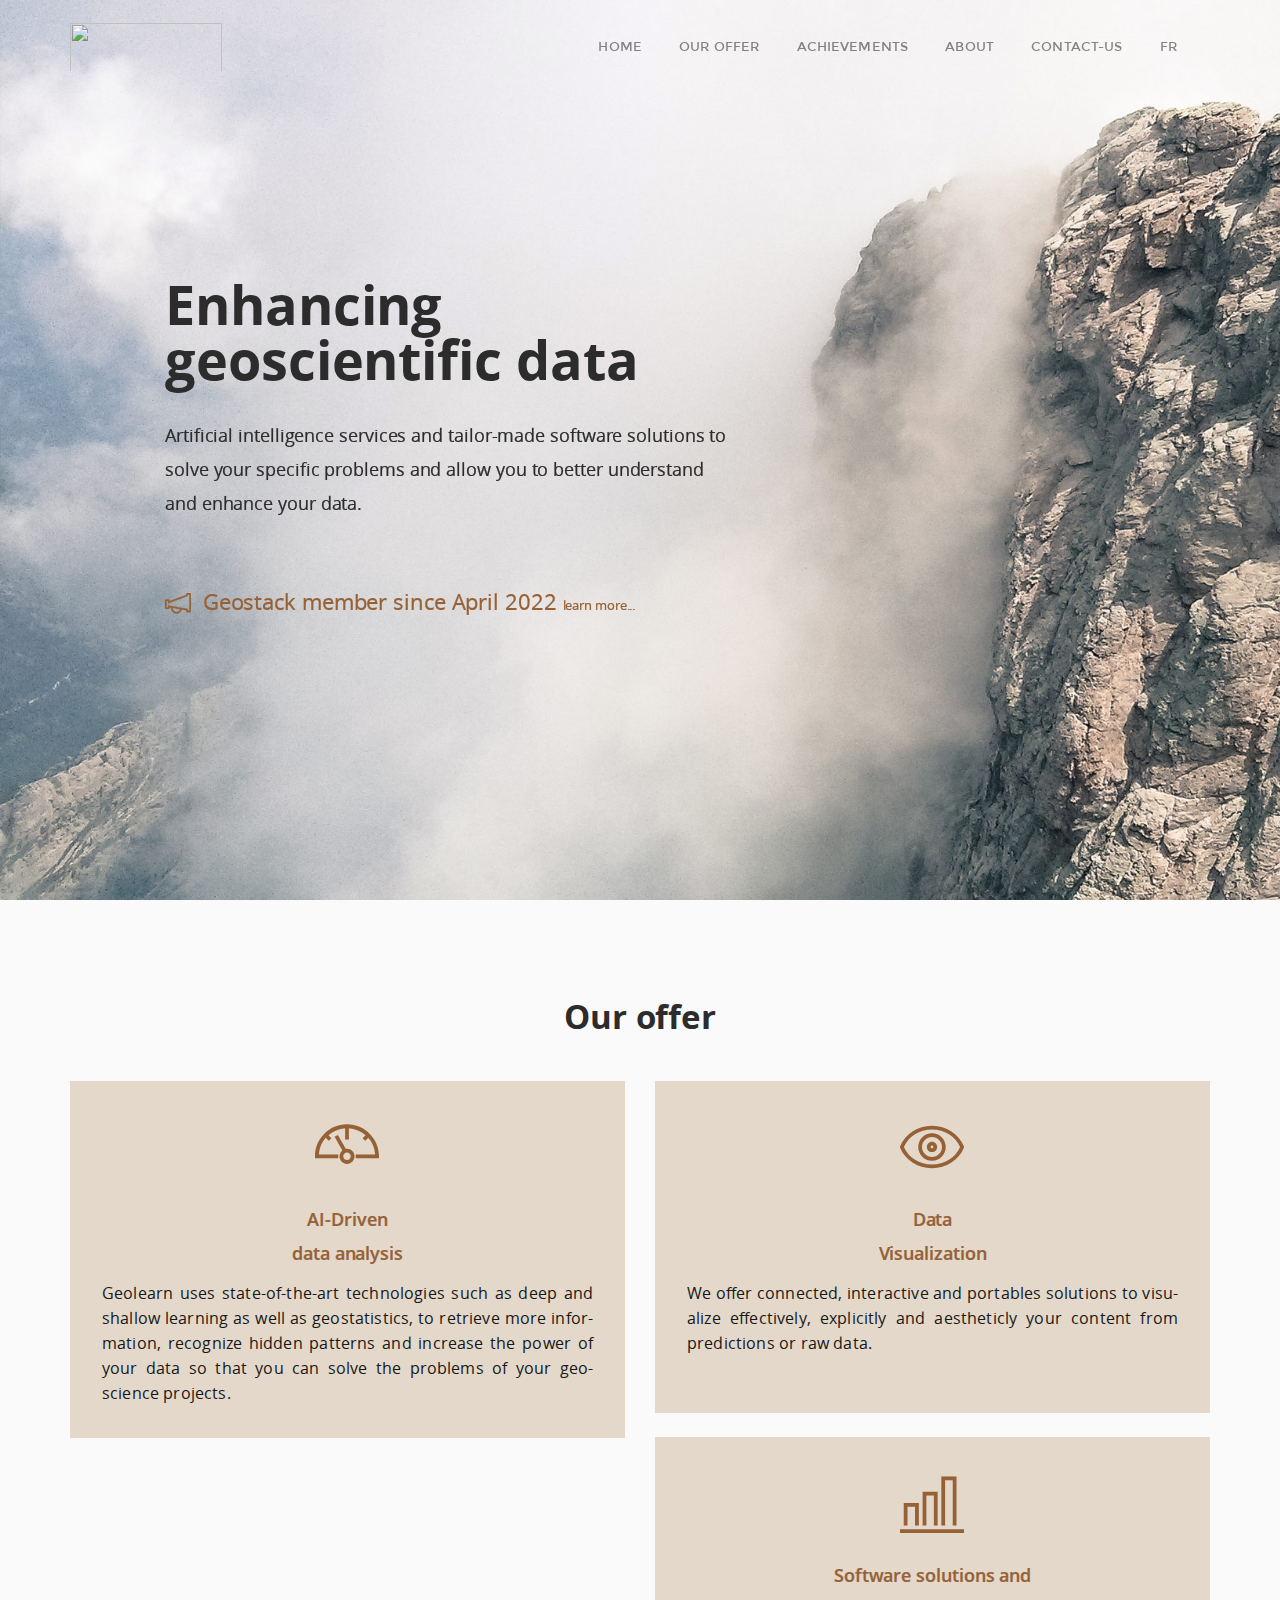
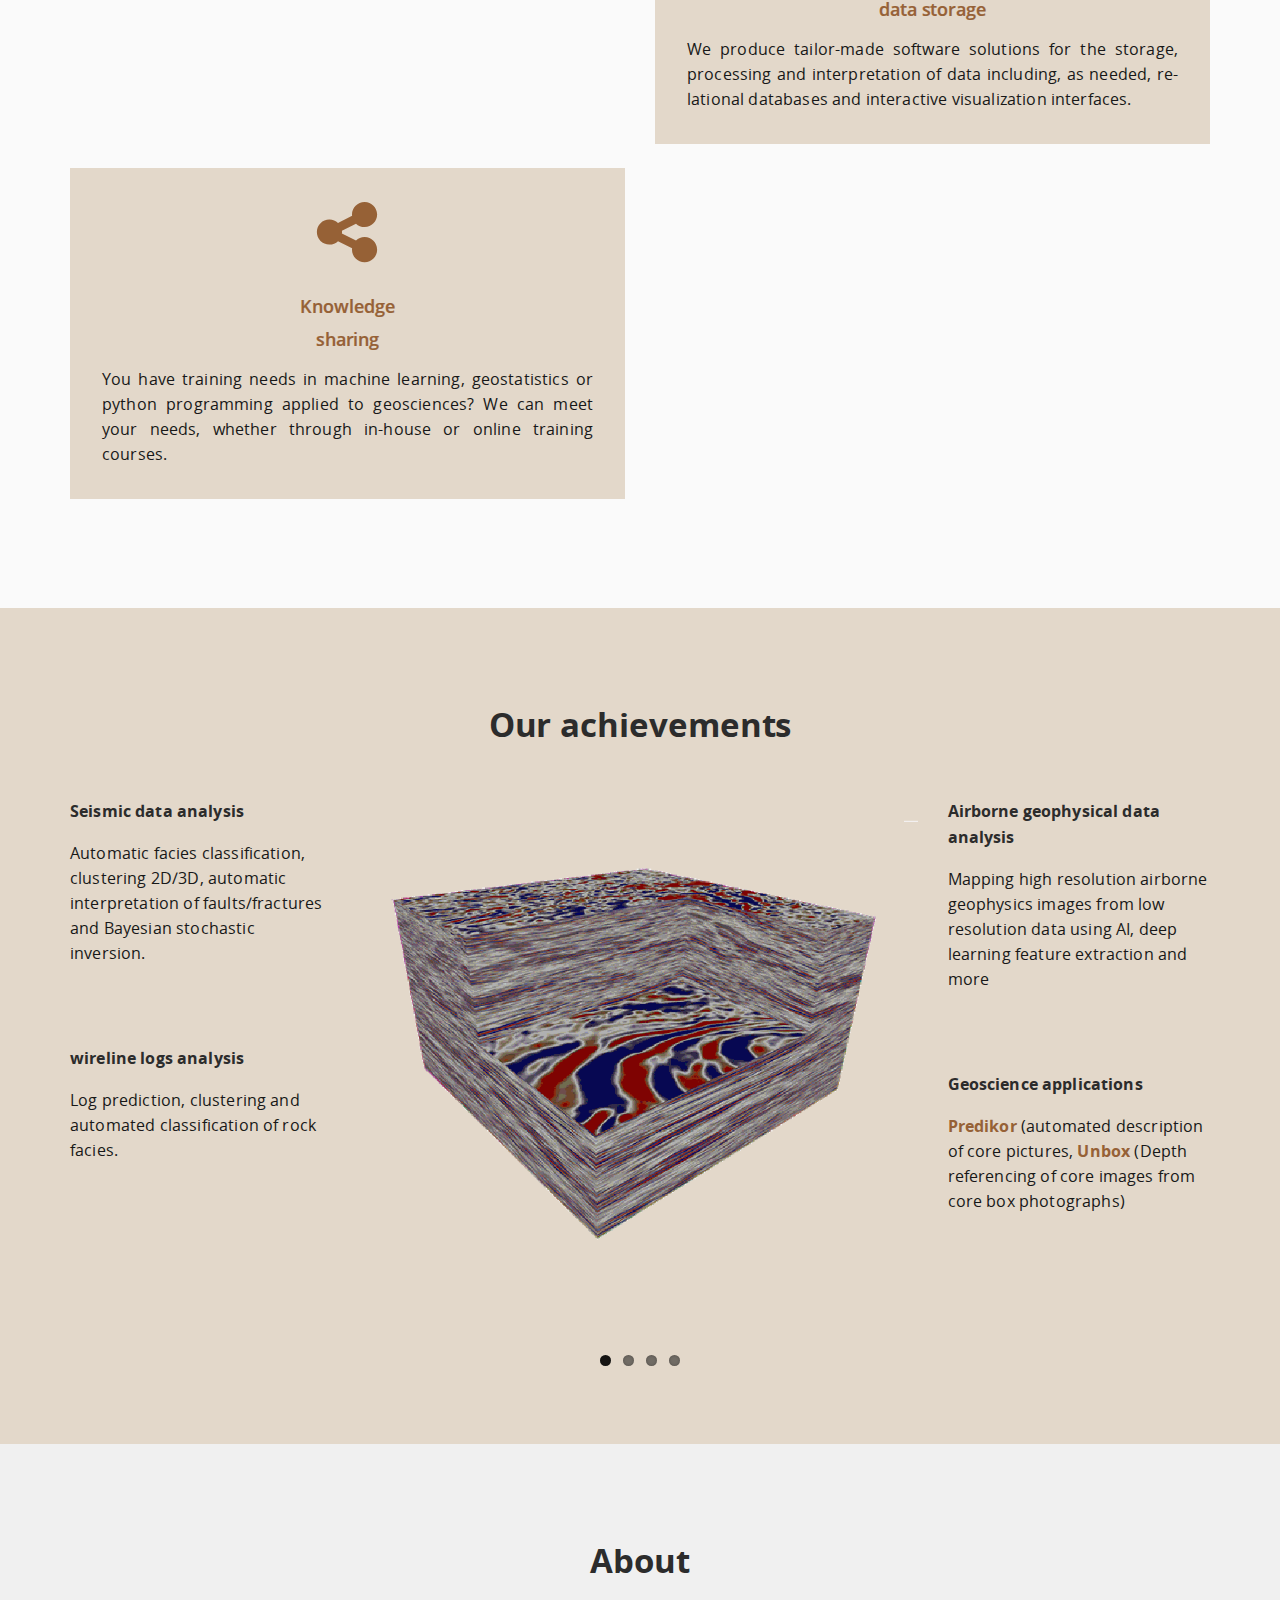
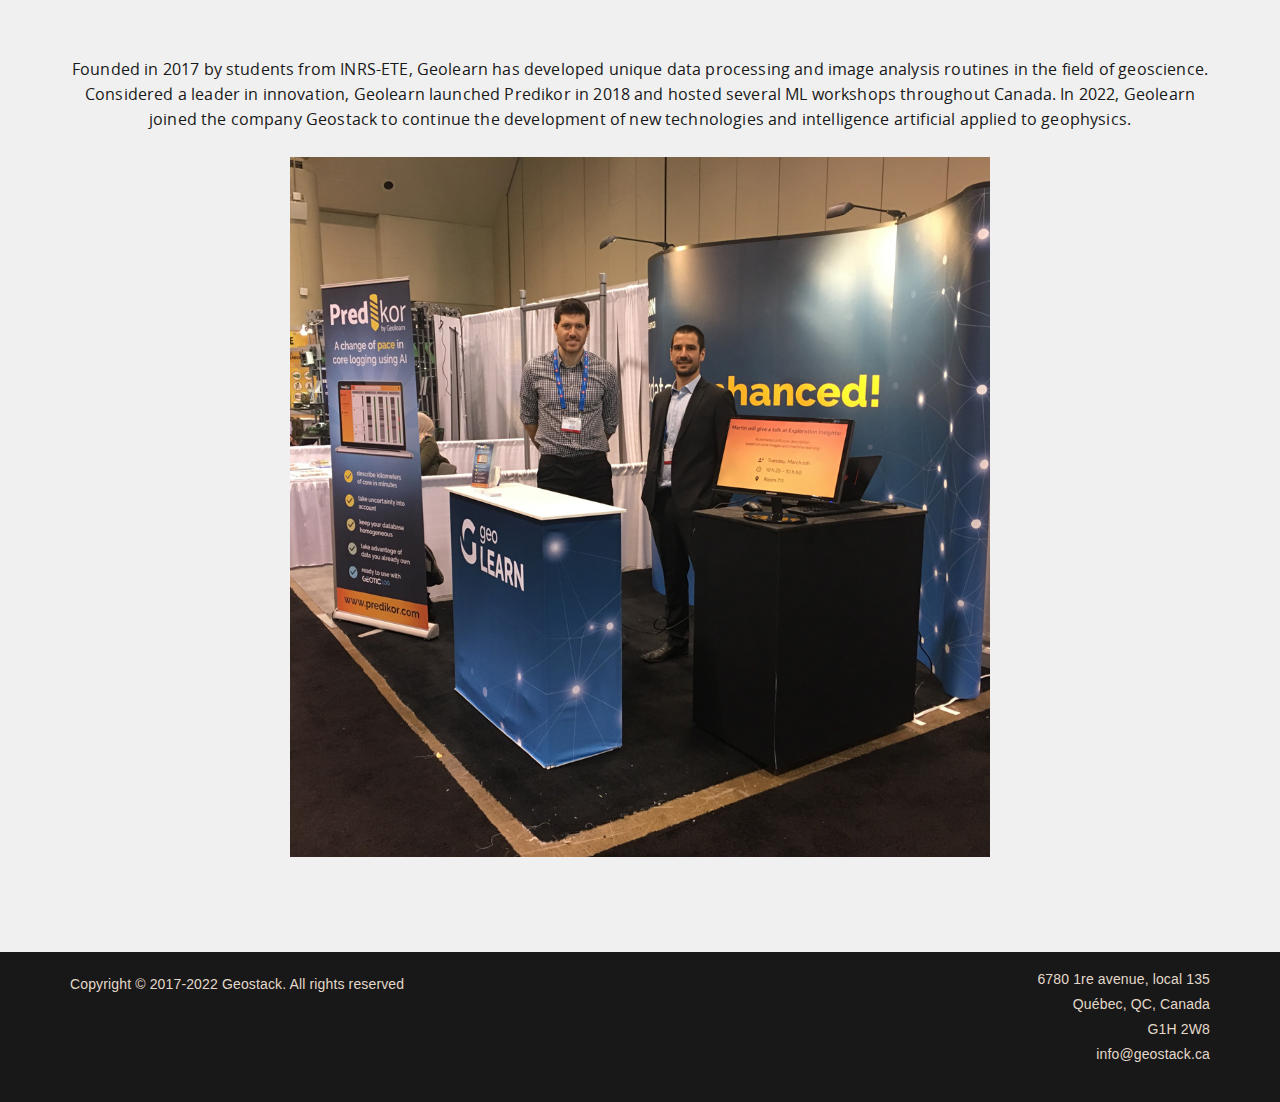
==== index.html @ 776f3aef "Improve english translation" ====
<!DOCTYPE html>
<html lang="en">
<html>
  <head>
    <meta http-equiv="content-type" content="text/html;charset=UTF-8" />
    <meta charset="utf-8" />
    <title>Geolearn - Enhancing geoscience data with artificial intelligence</title>
    <meta name="description" content="Do you want to reinterpret your data to better understand their potential? Do you have a large amount of geoscientific data that you want to exploit to its full potential? Want to uncover hidden patterns in your data? Want to make 2D and 3D predictions? Together we can do it!">
    <meta name="viewport" content="width=device-width, initial-scale=1.0, maximum-scale=1.0, user-scalable=no" />
    <meta name="apple-mobile-web-app-capable" content="yes">
    <meta name="apple-touch-fullscreen" content="yes">
    <meta name="apple-mobile-web-app-status-bar-style" content="default">
    <meta content="" name="author" />

    <link rel="apple-touch-icon" href="pages/ico/60.png">
    <link rel="apple-touch-icon" sizes="76x76" href="pages/ico/76.png">
    <link rel="apple-touch-icon" sizes="120x120" href="pages/ico/120.png">
    <link rel="apple-touch-icon" sizes="152x152" href="pages/ico/152.png">
    <link rel="icon" type="image/x-icon" href="favicon.ico" />

    <!-- BEGIN PLUGINS -->
    <link href="assets/plugins/pace/pace-theme-flash.css" rel="stylesheet" type="text/css" />
    <link href="assets/plugins/font-awesome/css/font-awesome.css" rel="stylesheet" type="text/css" />
    <link href="assets/plugins/swiper/css/swiper.css" rel="stylesheet" type="text/css" media="screen" />
    <!-- END PLUGINS -->

    <!-- BEGIN PAGES CSS -->
    <link href="assets/css/flexslider.css" rel="stylesheet" type="text/css" media="all" />
    <link href="assets/css/bootstrap.css" rel="stylesheet" type="text/css" />
    <link href="assets/css/bootstrap.min.css" rel="stylesheet" type="text/css" />
    <link class="main-stylesheet" href="pages/css/pages.css" rel="stylesheet" type="text/css" />
    <link class="main-stylesheet" href="pages/css/pages-icons.css" rel="stylesheet" type="text/css" />
    <link class="main-stylesheet" href="pages/css/themify-icons.css" rel="stylesheet" type="text/css" />

    <script>
      (function(i,s,o,g,r,a,m){i['GoogleAnalyticsObject']=r;i[r]=i[r]||function(){
      (i[r].q=i[r].q||[]).push(arguments)},i[r].l=1*new Date();a=s.createElement(o),
      m=s.getElementsByTagName(o)[0];a.async=1;a.src=g;m.parentNode.insertBefore(a,m)
      })(window,document,'script','https://www.google-analytics.com/analytics.js','ga');

      ga('create', 'UA-96913087-1', 'auto');
      ga('send', 'pageview');
    </script>
  </head>

  <style>
    h4.news  {
      color: #966136;
      font-size: 1.2em;
      font-weight: 500;
    }
    h4.news  span{
      color: #966136;
      font-size: 0.6em;
      font-weight: 500;
    }
    a.news  {
      color: #966136;
      /*font-size: 0.6em;
      font-weight: 500;*/
    }
    a.news2  {
      color: #d1b281;
      /*font-size: 0.6em;
      font-weight: 500;*/
    }
    a.footer_text {
        font-size: 14px;
        font-family: Arial, sans-serif;
        color: #E3D8CA;
        }
    a.footer_text:hover {
        color: #966136;
        }
    h4.news2  {
      color: #d1b281;
      font-size: 1.2em;
      font-weight: 500;
    }
    h4.news2  span{
      color: #d1b281;
      font-size: 0.6em;
      font-weight: 500;
    }
    h4.offre {
      color: #966136;
      font-weight: 600;
    }
    p.offre {
       color: #181818;
       font-weight: 400;
       hyphens: auto;
       text-align: justify;
       text-justify: inter-word;
    }
    p.achiev{
        color: #181818;
        font-weight: 400;
        text-align: left;
    }
    p.about{
        color: #181818;
        font-weight: 400;
        text-align: center;
    }
    p.footer_text{
        font-size: 14px;
        font-family: Arial, sans-serif;
        color: #E3D8CA;
    }
    .textContainer {
        height: 345px;
        line-height: 340px;
    }

    .textContainer p {
        vertical-align: middle;
        display: inline-block;
    }
    .textContainer p span{
        vertical-align: middle;
        display: inline-block;
        font-size: 31px;
        font-weight: 300;
        line-height: 42px;
        font-family: 'Open Sans', sans-serif;
        color: #2c2c2c;
        margin-bottom: 20px;
        margin-top: 5px;
    }
    .icon {
      font-size: 64px;
      display: inline-block;
      color: #966136;
    }
    /*!---------- GEOLARN NEW ----------*/
    .mb16 {margin-bottom: 16px;}
    .mb32 {margin-bottom: 32px;}
    .mb64 {margin-bottom: 64px;}
    .mt80 {margin-top: 80px;}
    .mt0 {margin-top: 0px;}

    @media all and (max-width: 990px) {
      .mt-xs-80 {margin-top: 80px;}
      .mt-xs-32 {margin-top: 32px;}
      .mb-xs-24 {margin-bottom: 24px;}
      .mt-xs-0 {margin-top: 0px;}
      .text-left-xs {text-align: left;}
    }

  /*!---------- SERVICES BOXES ----------*/
  .feature.boxed {
    padding: 32px;
    background: #E3D8CA; /* géostack Sable */
  }
  .feature.bordered {
    padding: 32px;
    border: 1px solid #ccc;
  }
  .feature {
    margin-bottom: 24px;
  }
  .feature p:last-child {
    margin-bottom: 0;
  }
  .feature-1 i {
    display: inline-block;
    margin-bottom: 16px;
    color: #966136; /* géostack Terre */
  }
  @media all and (max-width: 767px) {
    .feature.boxed,
    .feature.bordered {padding: 24px;}
  }

  /*!---------- SLIDERS ----------*/
  .widget .image-slider {
    margin: 0;
  }
  .image-slider {
    position: relative;
  }
  .image-slider .slides {
    position: relative;
    overflow: hidden;
  }
  .image-slider .slides li {
    position: relative;
  }
  .image-slider .slides li > img {
    width: 100%;
  }
  .row .image-slider {
    margin-bottom: 24px;
  }
  .image-slider.height-70 .slides li {
    height: 70vh;
    min-height: 600px;
  }
  @media all and (max-width: 767px) {
    .image-slider.height-70 .slides li {
      height: auto;
      min-height: none;
      padding: 80px 0;
    }
    .image-slider.height-70 .v-align-transform {
      top: 0;
      transform: none;
      -webkit-transform: none;
    }
  }
  </style>

  <body class="pace-dark">
    <!-- BEGIN HEADER -->
    <nav class="header bg-header transparent-dark " data-pages="header" data-pages-header="autoresize" data-pages-resize-class="dark">
      <div class="container relative">

        <!-- BEGIN LEFT CONTENT -->
        <div class="pull-left">
          <!-- .header-inner Allows to vertically Align elements to the Center-->
          <div class="header-inner">
            <!-- BEGIN LOGO -->
            <img src="assets/images/logo_header_1line_new_new.png" width="152" height="49" data-src-retina="assets/images/logo_header_1line_2x_new_new.png" class="logo" alt="">
            <img src="assets/images/logo_header_1line_white_new_new.png" width="152" height="49" data-src-retina="assets/images/logo_header_1line_white_2x_new_new.png" class="alt" alt="">
            <!-- END LOGO -->
          </div>
        </div>
        <!-- END LEFT CONTENT -->

        <!-- BEGIN HEADER TOGGLE FOR MOBILE & TABLET -->
        <div class="pull-right">
          <div class="header-inner">
            <div class="visible-sm-inline visible-xs-inline menu-toggler pull-right p-l-10" data-pages="header-toggle" data-pages-element="#header">
              <div class="one"></div>
              <div class="two"></div>
              <div class="three"></div>
            </div>
          </div>
        </div>
        <!-- END HEADER TOGGLE FOR MOBILE & TABLET -->

        <!-- BEGIN RIGHT CONTENT -->
        <div class="menu-content mobile-dark pull-right clearfix" data-pages-direction="slideRight" id="header">
          <!-- BEGIN HEADER CLOSE TOGGLE FOR MOBILE -->
          <div class="pull-right">
            <a href="#" class="padding-10 visible-xs-inline visible-sm-inline pull-right m-t-10 m-b-10 m-r-10" data-pages="header-toggle" data-pages-element="#header">
              <i class=" pg-close_line"></i>
            </a>
          </div>
          <!-- END HEADER CLOSE TOGGLE FOR MOBILE -->

          <!-- BEGIN MENU ITEMS -->
          <div class="header-inner">
            <ul class="menu">
              <li>
                <a href="index.html">Home </a>
              </li>
              <li>
                <a class="page-scroll" href="#services">Our offer</a>
              </li>
              <li>
                <a class="page-scroll" href="#achiev">Achievements</a>
              </li>
              <li>
                <a class="page-scroll" href="#about">About</a>
              </li>
              <li>
                <a href="mailto:info@geostack.ca?subject=Solutions Geolearn">Contact-us</a>
              </li>
              <li>
                <a href="index_fr.html">FR</a>
              </li>
            </ul>

            <!-- BEGIN COPYRIGHT FOR MOBILE -->
            <div class="font-arial m-l-35 m-r-35 m-b-20 visible-sm visible-xs m-t-20">
              <p class="fs-11 small-text muted">Copyright &copy Geostack; 2017-2022</p>
            </div>
            <!-- END COPYRIGHT FOR MOBILE -->
          </div>
          <!-- END MENU ITEMS -->
        </div>
      </div>
    </nav>
    <!-- END HEADER -->

    <div class="page-wrappers">
      <!-- BEGIN JUMBOTRON -->
      <section class="jumbotron full-vh" data-pages="parallax">
        <div class="inner full-height">
          <!-- BEGIN SLIDER -->
          <div class="swiper-container" id="hero">
            <div class="swiper-wrapper">
              <!-- BEGIN SLIDE -->
              <div class="swiper-slide fit">

                <!-- BEGIN IMAGE PARRALAX -->
                <div class="slider-wrapper">
                  <div class="background-wrapper" data-swiper-parallax="30%">
                    <!-- YOUR BACKGROUND IMAGE HERE, YOU CAN ALSO USE IMG with the same classes -->
                    <div class="background" data-pages-bg-image="assets/images/hero_1.jpg"></div>
                  </div>
                </div>
                <!-- END IMAGE PARRALAX -->

                <!-- BEGIN CONTENT -->
                <div class="content-layer">
                  <div class="inner full-height">
                    <div class="container-xs-height full-height">
                      <div class="col-xs-height col-middle text-left">
                        <div class="container">
                          <div class="col-md-6 no-padding col-xs-10 col-xs-offset-1">
                            <h1 class="bold mb32 sm-text-center" data-swiper-parallax="-15%">Enhancing geoscientific data</h1>
                            <h4 class="semi-bold mb64 sm-text-center">Artificial intelligence services and tailor-made software solutions to solve your specific problems and allow you to better understand and enhance your data. </h4>
                            <h4 class="news" >
                              <i class="ti-announcement" style="vertical-align: middle; font-size: 1.2em; font-weight: 500;"></i>
                              &nbsp;Geostack member since April 2022
                              <span class="news"><a href="https://www.geostack.ca/" class="news">learn more... </a></span>
                            </h4>
                          </div>
                        </div>
                      </div>
                    </div>
                  </div>
                </div>
                <!-- END CONTENT -->

              </div>
          </div>
        </div>
        <!-- END SLIDER -->
      </section>
      <!-- END JUMBOTRON -->

      <!-- BEGIN SERVICES SECTION -->
      <section class="bg-master-lightest p-b-85 p-t-85 no-overflow" id="services">
          <div class="container">

              <div class="row mb32 mb-xs-24">
                  <div class="col-md-10 col-md-offset-1 col-sm-12 text-center">
                      <h1 class="bold sm-text-center" data-swiper-parallax="-15%">Our offer</h1>
                  </div>
              </div>

              <div class="row">
                  <!--BEGIN DATA ANALYSIS-->
                  <div class="col-sm-6">
                      <div class="feature feature-1 boxed">
                          <div class="text-center">
                              <i class="ti-dashboard icon"></i>
                              <h4 class="offre">AI-Driven<br class="hidden-xs"> data analysis</h4>
                          </div>
                          <p class="offre">
                            Geolearn uses state-of-the-art technologies
                            such as deep and shallow learning as well as
                            geostatistics, to retrieve more information,
                            recognize hidden patterns and increase the power
                            of your data so that you can solve the
                            problems of your geoscience projects.
                          </p>
                      </div>
                  </div>
                  <!--END DATA ANALYSIS-->

                  <!--BEGIN DATA VISUALISATION-->
                  <div class="col-sm-6">
                      <div class="feature feature-1 boxed">
                          <div class="text-center">
                              <i class="ti-eye icon"></i>
                              <h4 class="offre">Data<br class="hidden-xs">Visualization</h4>
                          </div>
                          <p class="offre">
                            We offer connected, interactive and portables
                            solutions to visualize effectively, explicitly
                            and aestheticly your content from predictions
                            or raw data.
                              <span style="color: transparent;">
                                &nbsp; &nbsp; &nbsp; &nbsp; &nbsp; &nbsp; &nbsp; &nbsp; &nbsp; &nbsp;
                                &nbsp; &nbsp; &nbsp; &nbsp; &nbsp; &nbsp; &nbsp; &nbsp; &nbsp; &nbsp;
                                &nbsp; &nbsp; &nbsp; &nbsp; &nbsp; &nbsp; &nbsp; &nbsp; &nbsp; &nbsp;
                                &nbsp; &nbsp; &nbsp; &nbsp; &nbsp; &nbsp; &nbsp; &nbsp; &nbsp; &nbsp;
                                &nbsp; &nbsp; &nbsp; &nbsp; &nbsp; &nbsp; &nbsp; &nbsp; &nbsp; &nbsp;
                                &nbsp; &nbsp; &nbsp; &nbsp; &nbsp; &nbsp; &nbsp; &nbsp; &nbsp; &nbsp;
                                &nbsp; &nbsp; &nbsp; &nbsp; &nbsp; &nbsp; &nbsp; &nbsp; &nbsp; &nbsp;
                                &nbsp; &nbsp; &nbsp; &nbsp; &nbsp; &nbsp; &nbsp; &nbsp; &nbsp; &nbsp;
                                &nbsp; &nbsp; &nbsp; &nbsp; &nbsp; &nbsp; &nbsp; &nbsp; &nbsp; &nbsp;
                              </span>
                          </p>
                      </div>
                  </div>
                  <!--END DATA VISUALISATION-->

                  <!--BEGIN SOLUTIONS LOGICIELLES-->
                  <div class="col-sm-6">
                      <div class="feature feature-1 boxed">
                          <div class="text-center">
                              <i class="ti-bar-chart icon"></i>
                              <h4 class="offre">Software solutions and<br>data storage</h4>
                          </div>
                          <p class="offre">
                            We produce tailor-made software solutions for
                            the storage, processing and interpretation of data
                            including, as needed, relational databases and
                            interactive visualization interfaces.
                          </p>
                      </div>
                  </div>
                  <!--END SOLUTIONS LOGICIELLES-->

                  <!--BEGIN TRAINING-->
                  <div class="col-sm-6">
                      <div class="feature feature-1 boxed">
                          <div class="text-center">
                              <i class="ti-sharethis icon"></i>
                              <h4 class="offre">Knowledge<br class="hidden-xs"> sharing
                                  <!-- <br class="hidden-sm" /> crafted with purpose. -->
                              </h4>
                          </div>
                          <p class="offre"">
                            You have training needs in machine learning,
                            geostatistics or python programming applied to
                            geosciences? We can meet your needs,
                            whether through in-house or online
                            training courses.
                          </p>
                      </div>
                  </div>
                  <!--END TRAINING-->
              </div>
              <!--end of row-->
          </div>
          <!--end of container-->
      </section>

      <!-- BEGIN ACHIEVEMENTS SECTION -->
      <section class="bg-master-light p-b-85 p-t-85 no-overflow" id="achiev">
          <div class="container">

              <div class="row mb32 mb-xs-24">
                  <div class="col-md-10 col-md-offset-1 col-sm-12 text-center">
                      <h1 class="bold sm-text-center" data-swiper-parallax="-15%">Our achievements</h1>
                  </div>
              </div>

              <div class="row">

                  <div class="col-md-6 col-md-push-3 text-center">
                      <div class="image-slider slider-paging-controls controls-outside">
                          <ul class="slides">
                              <li class="mb32">
                                  <img alt="App" src="assets/images/TFL.gif" />
                              </li>
                              <li class="mb32">
                                  <img alt="App" src="assets/images/Fault_skin.gif" />
                              </li>
                              <li class="mb32">
                                  <img alt="App" src="assets/images/GAN_mag.gif" />
                              </li>
                              <li class="mb32">
                                  <img alt="App" src="assets/images/Logs.gif" />
                              </li>
                          </ul>
                      </div>
                  </div>

                  <div class="col-md-3 col-md-pull-6">
                      <div class="mt0 mt-xs-80">
                          <h5 class="uppercase bold mb16 text-left-xs">Seismic data analysis</h5>
                          <p class="achiev text-left-xs">
                            Automatic facies classification, clustering
                            2D/3D, automatic interpretation of faults/fractures and
                            Bayesian stochastic inversion.
                          </p>
                      </div>
                      <div class="mt80 mt-xs-32">
                          <h5 class="uppercase bold mb16 text-left-xs">wireline logs analysis</h5>
                          <p class="achiev text-left-xs">
                            Log prediction, clustering and automated
                            classification of rock facies.
                          </p>
                      </div>
                  </div>

                  <div class="col-md-3">
                      <div class="mt0 mt-xs-32">
                          <h5 class="uppercase bold mb16">
                              Airborne geophysical data analysis</h5>
                          <p class="achiev">
                              Mapping high resolution airborne geophysics
                              images from low resolution data using AI,
                              deep learning feature extraction and more
                          </p>
                      </div>

                      <div class="mt80 mt-xs-32">
                          <h5 class="uppercase bold mb16">Geoscience applications</h5>
                          <p class="achiev">
                              <strong style="color: #966136;"> Predikor</strong>
                              (automated description of core pictures,
                              <strong style="color: #966136;"> Unbox</strong>
                              (Depth referencing of core images from core box photographs)
                          </p>
                      </div>
                  </div>

              </div>
              <!--end of row-->
          </div>
          <!--end of container-->
      </section>
      <!-- END ACHIEVEMENTS SECTION -->

      <!-- BEGIN ABOUT SECTION -->
      <section class="bg-master-lighter p-b-85 p-t-85 no-overflow" id="about">
          <div class="container">
              <div class="row mb64 mb-xs-24">
                  <div class="col-md-10 col-md-offset-1 col-sm-12 text-center">
                      <h1 class="bold sm-text-center" data-swiper-parallax="-15%">About</h1>
                  </div>
              </div>
              <p class="about">
                Founded in 2017 by students from INRS-ETE, Geolearn
                has developed unique data processing and image analysis routines
                    in the field of geoscience. Considered a leader in innovation,
                    Geolearn launched Predikor in 2018 and hosted several ML workshops throughout Canada.
                   In 2022, Geolearn joined the company
                  Geostack to continue the development of new technologies and intelligence
                artificial applied to geophysics.
                <br>
                <br>
                <img class="center" src="assets/images/PDAC_4.JPG" alt="PDAC2018" width="700"></p>

          </div>

      </section>

      <!-- BEGIN FOOTER -->
      <section class="p-b-25 p-t-15 xs-p-b-20 bg-master-darker">
          <div class="container">
            <div class="row">

              <div class="col-sm-6 text-left sm-text-left">
                <p class="footer_text m-t-5">Copyright &copy; 2017-2022 Geostack. All rights reserved</p>
              </div>

              <div class="col-sm-6 text-right sm-text-left">
                <p class="footer_text">
                  6780 1re avenue, local 135<br class="hidden-sm" />
                  Québec, QC, Canada<br class="hidden-sm" />
                  G1H 2W8<br class="hidden-sm" />
                  <a class="footer_text" href="mailto:info@geostack.ca?subject=Solutions Geolearn">
                     info@geostack.ca
                  </a>
                </p>
              </div>

            </div>
            <!-- END ROW -->
          </div>
          <!-- END CONTAINER -->
      </section>
      <!-- END FOOTER -->

    <!-- BEGIN CORE FRAMEWORK -->
    <script type="text/javascript" src="assets/js/jquery.min.js"></script>
    <script type="text/javascript" src="assets/js/bootstrap.js"></script>
    <script type="text/javascript" src="assets/js/bootstrap.min.js"></script>
    <script type="text/javascript" src="assets/js/scripts.js"></script>
    <script type="text/javascript" src="assets/js/flexslider.min.js"></script>
    <script type="text/javascript" src="assets/js/lightbox.min.js"></script>
    <script type="text/javascript" src="assets/js/masonry.min.js"></script>
    <script type="text/javascript" src="assets/js/spectragram.min.js"></script>
    <script type="text/javascript" src="assets/js/smooth-scroll.min.js"></script>
    <script type="text/javascript" src="assets/js/parallax.js"></script>

    <script type="text/javascript" src="assets/plugins/pace/pace.min.js"></script>
    <script type="text/javascript" src="pages/js/pages.image.loader.js"></script>
    <!-- BEGIN SWIPER DEPENDENCIES -->
    <script type="text/javascript" src="assets/plugins/swiper/js/swiper.jquery.min.js"></script>
    <script type="text/javascript" src="assets/plugins/velocity/velocity.min.js"></script>
    <script type="text/javascript" src="assets/plugins/velocity/velocity.ui.js"></script>
    <!-- BEGIN RETINA IMAGE LOADER -->
    <script type="text/javascript" src="assets/plugins/jquery-unveil/jquery.unveil.min.js"></script>
    <!-- END VENDOR JS -->
    <!-- BEGIN PAGES FRONTEND LIB -->
    <script type="text/javascript" src="pages/js/pages.frontend.js"></script>
    <!-- END PAGES LIB -->
    <!-- BEGIN YOUR CUSTOM JS -->
    <script type="text/javascript" src="assets/js/custom.js"></script>
    <!-- END PAGES LIB -->
</html>
---- assets/plugins/pace/pace-theme-flash.css ----
.pace{-webkit-pointer-events:none;pointer-events:none;-webkit-user-select:none;-moz-user-select:none;user-select:none}.pace-inactive{display:none}.pace .pace-progress{background:#0aa699;position:fixed;z-index:2000;top:0;left:0;height:2px;-webkit-transition:width 1s;-moz-transition:width 1s;-o-transition:width 1s;transition:width 1s}
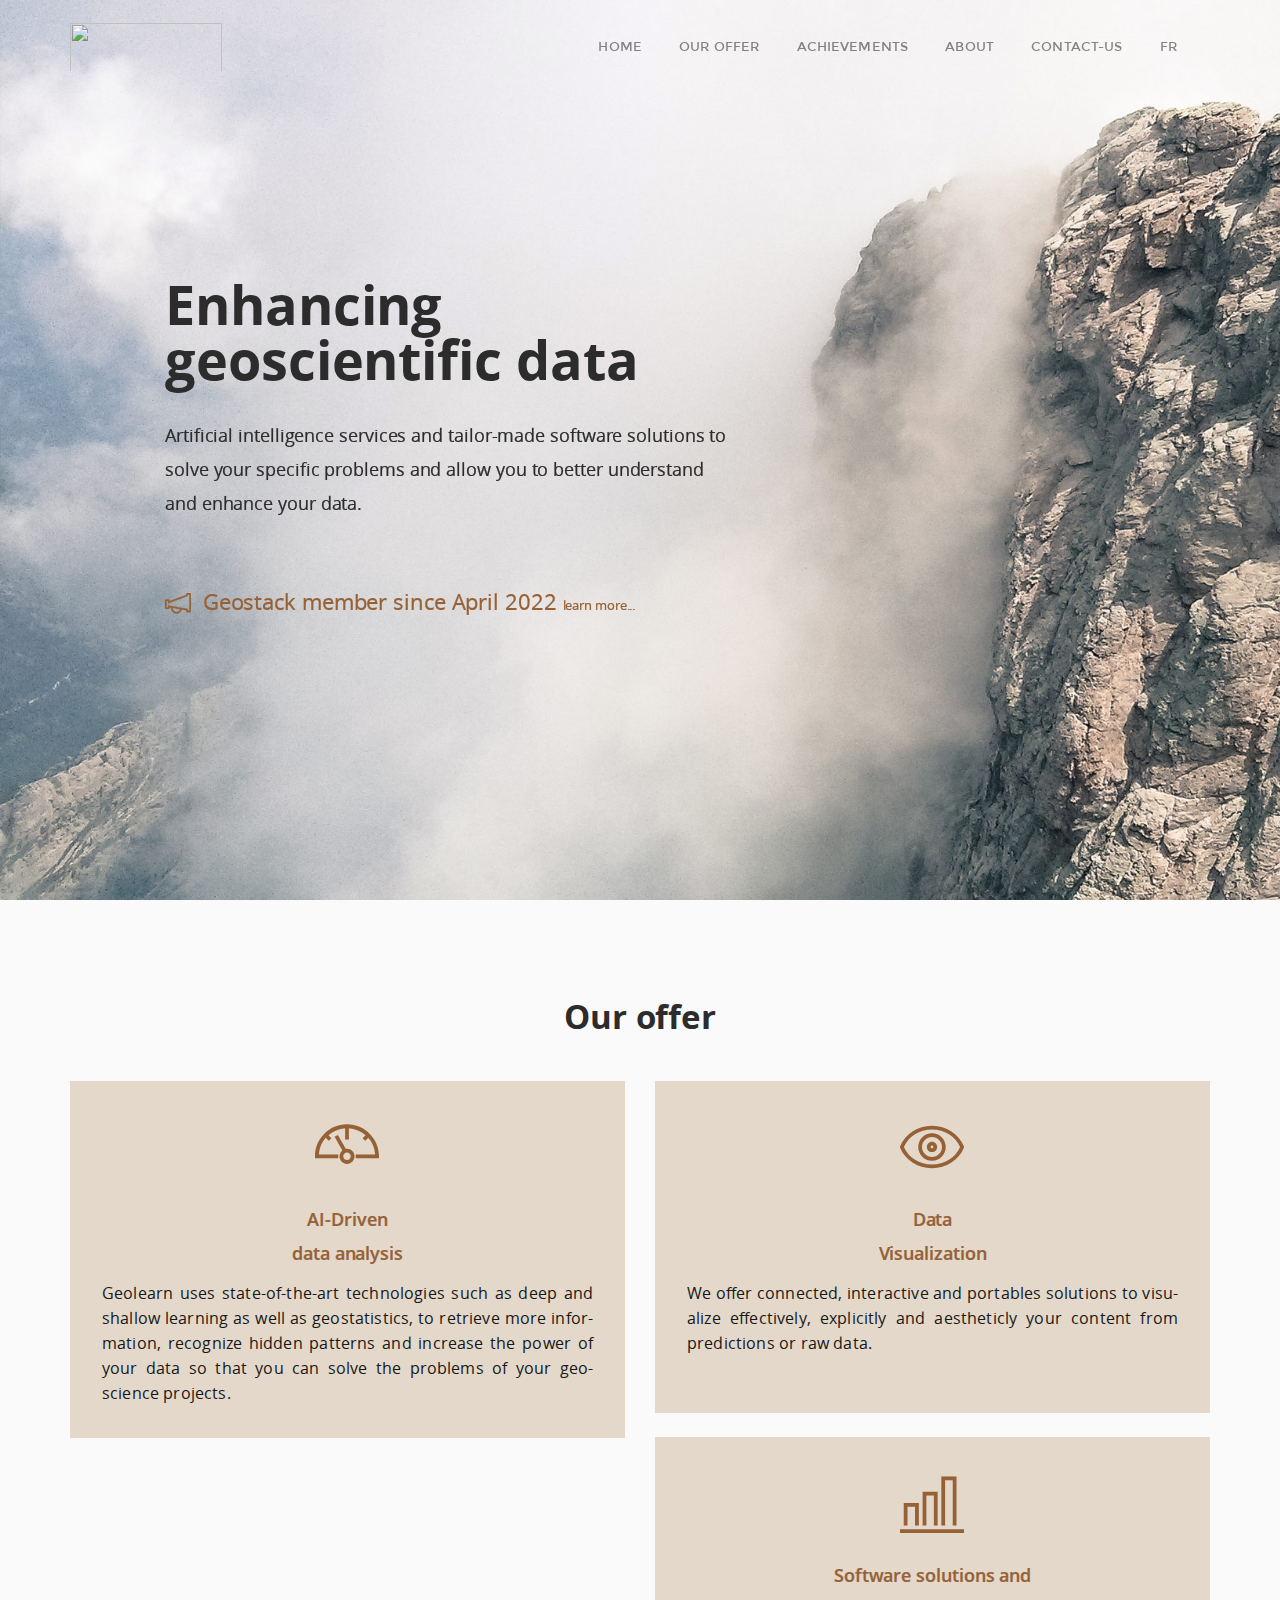
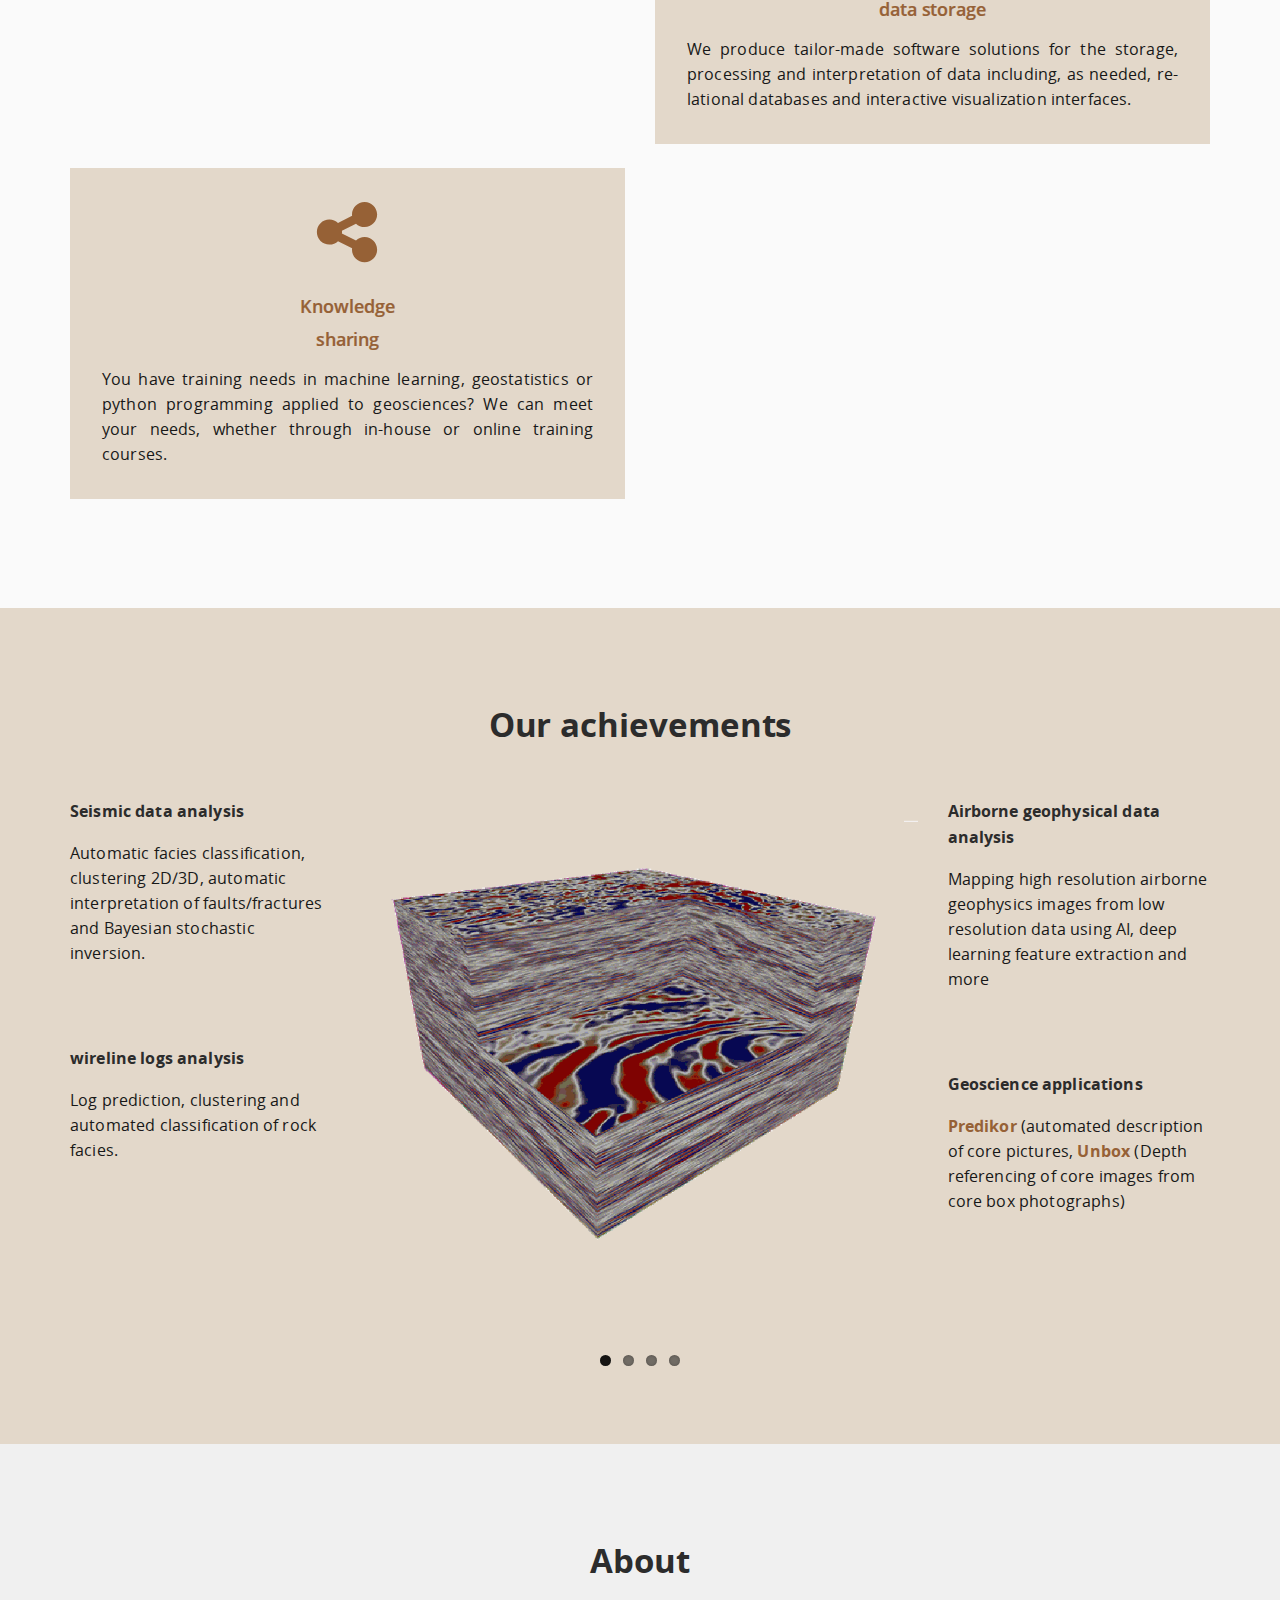
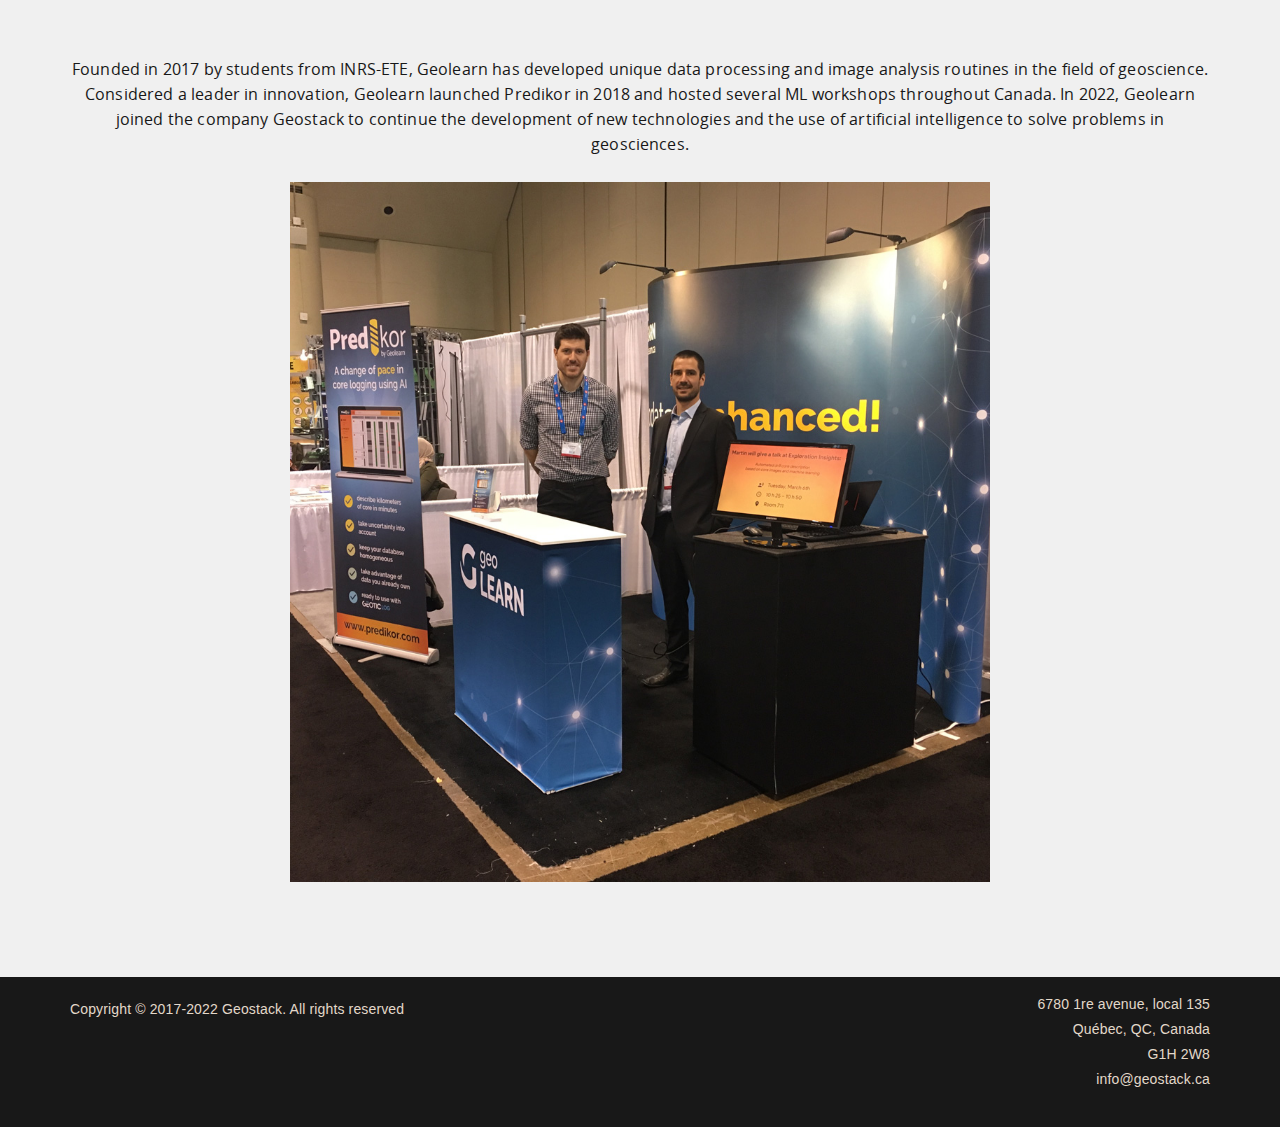
==== commit 0d7f20f7: "Improve english translation" ====
--- a/index.html
+++ b/index.html
@@ -522,11 +522,11 @@
               <p class="about">
                 Founded in 2017 by students from INRS-ETE, Geolearn
                 has developed unique data processing and image analysis routines
-                    in the field of geoscience. Considered a leader in innovation,
-                    Geolearn launched Predikor in 2018 and hosted several ML workshops throughout Canada.
-                   In 2022, Geolearn joined the company
-                  Geostack to continue the development of new technologies and intelligence
-                artificial applied to geophysics.
+                in the field of geoscience. Considered a leader in innovation,
+                Geolearn launched Predikor in 2018 and hosted several ML workshops
+                throughout Canada. In 2022, Geolearn joined the company Geostack to
+                continue the development of new technologies and the use of
+                artificial intelligence to solve problems in geosciences.
                 <br>
                 <br>
                 <img class="center" src="assets/images/PDAC_4.JPG" alt="PDAC2018" width="700"></p>
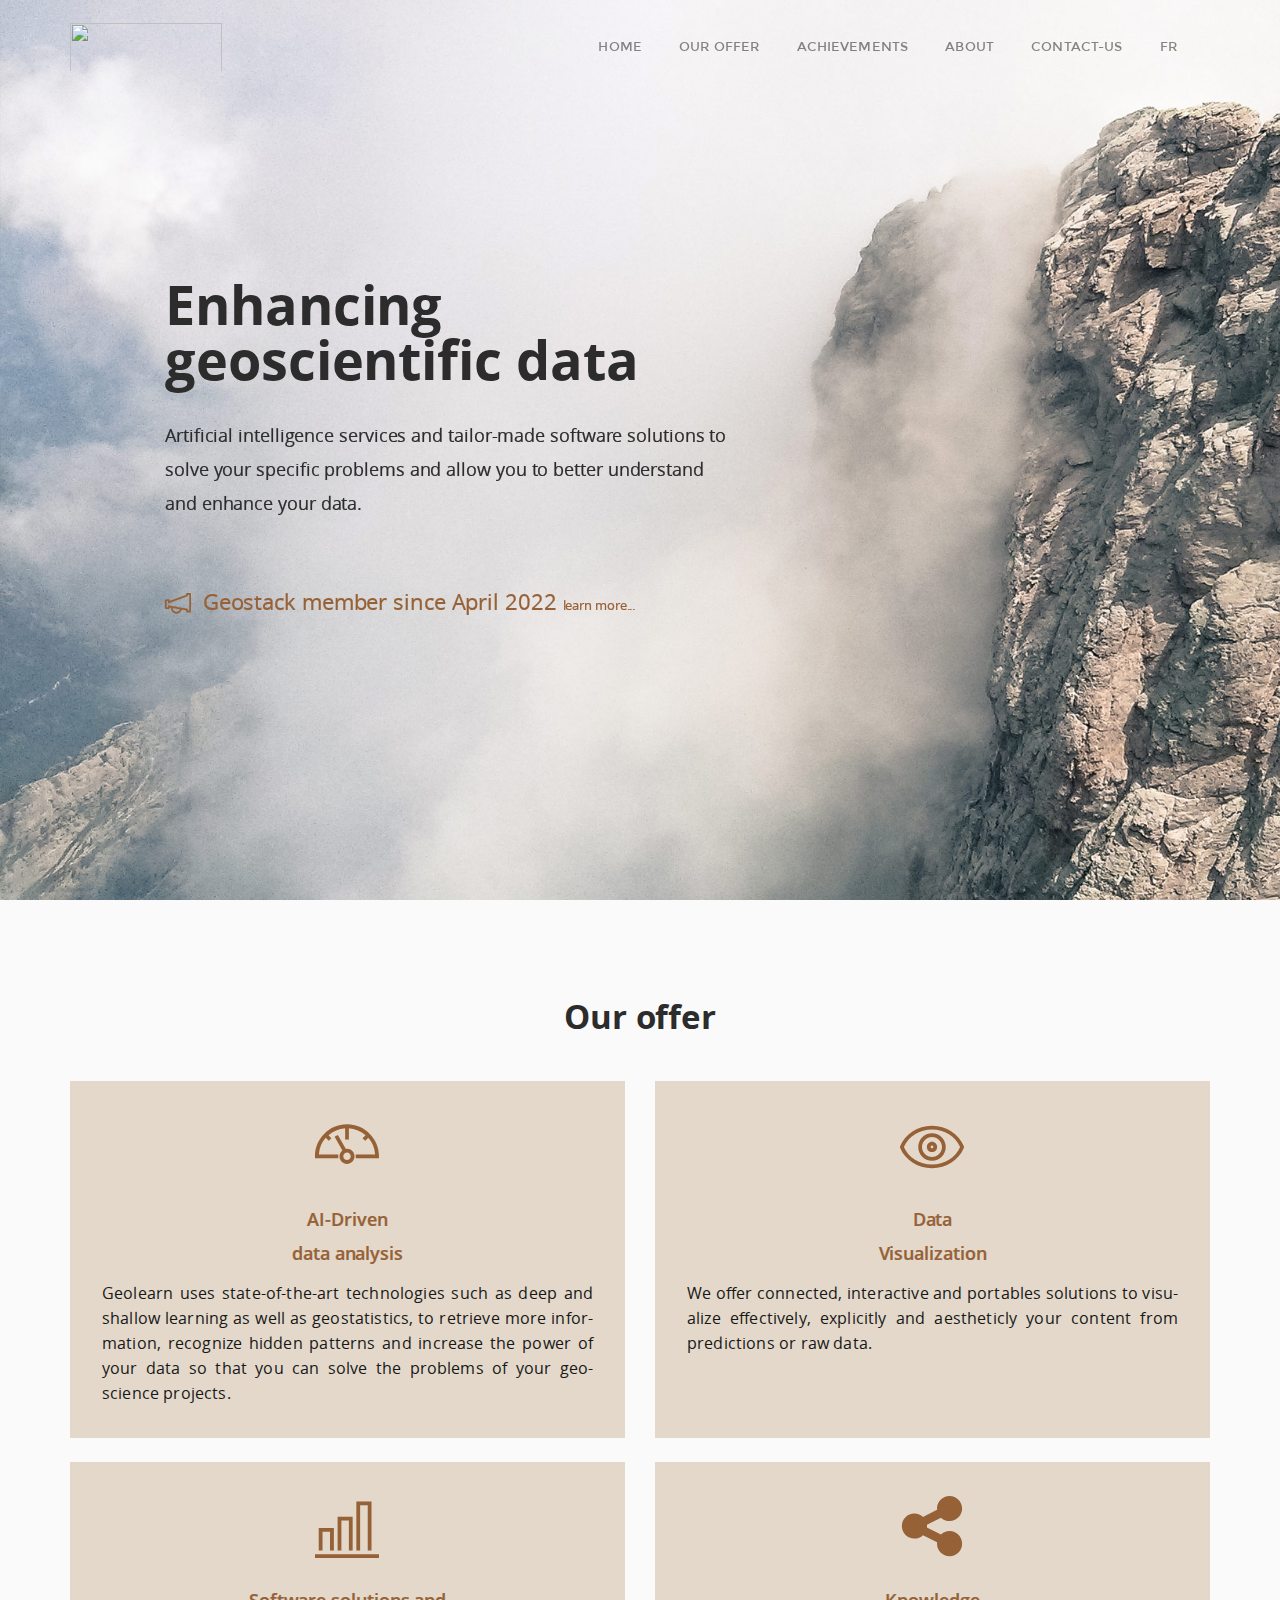
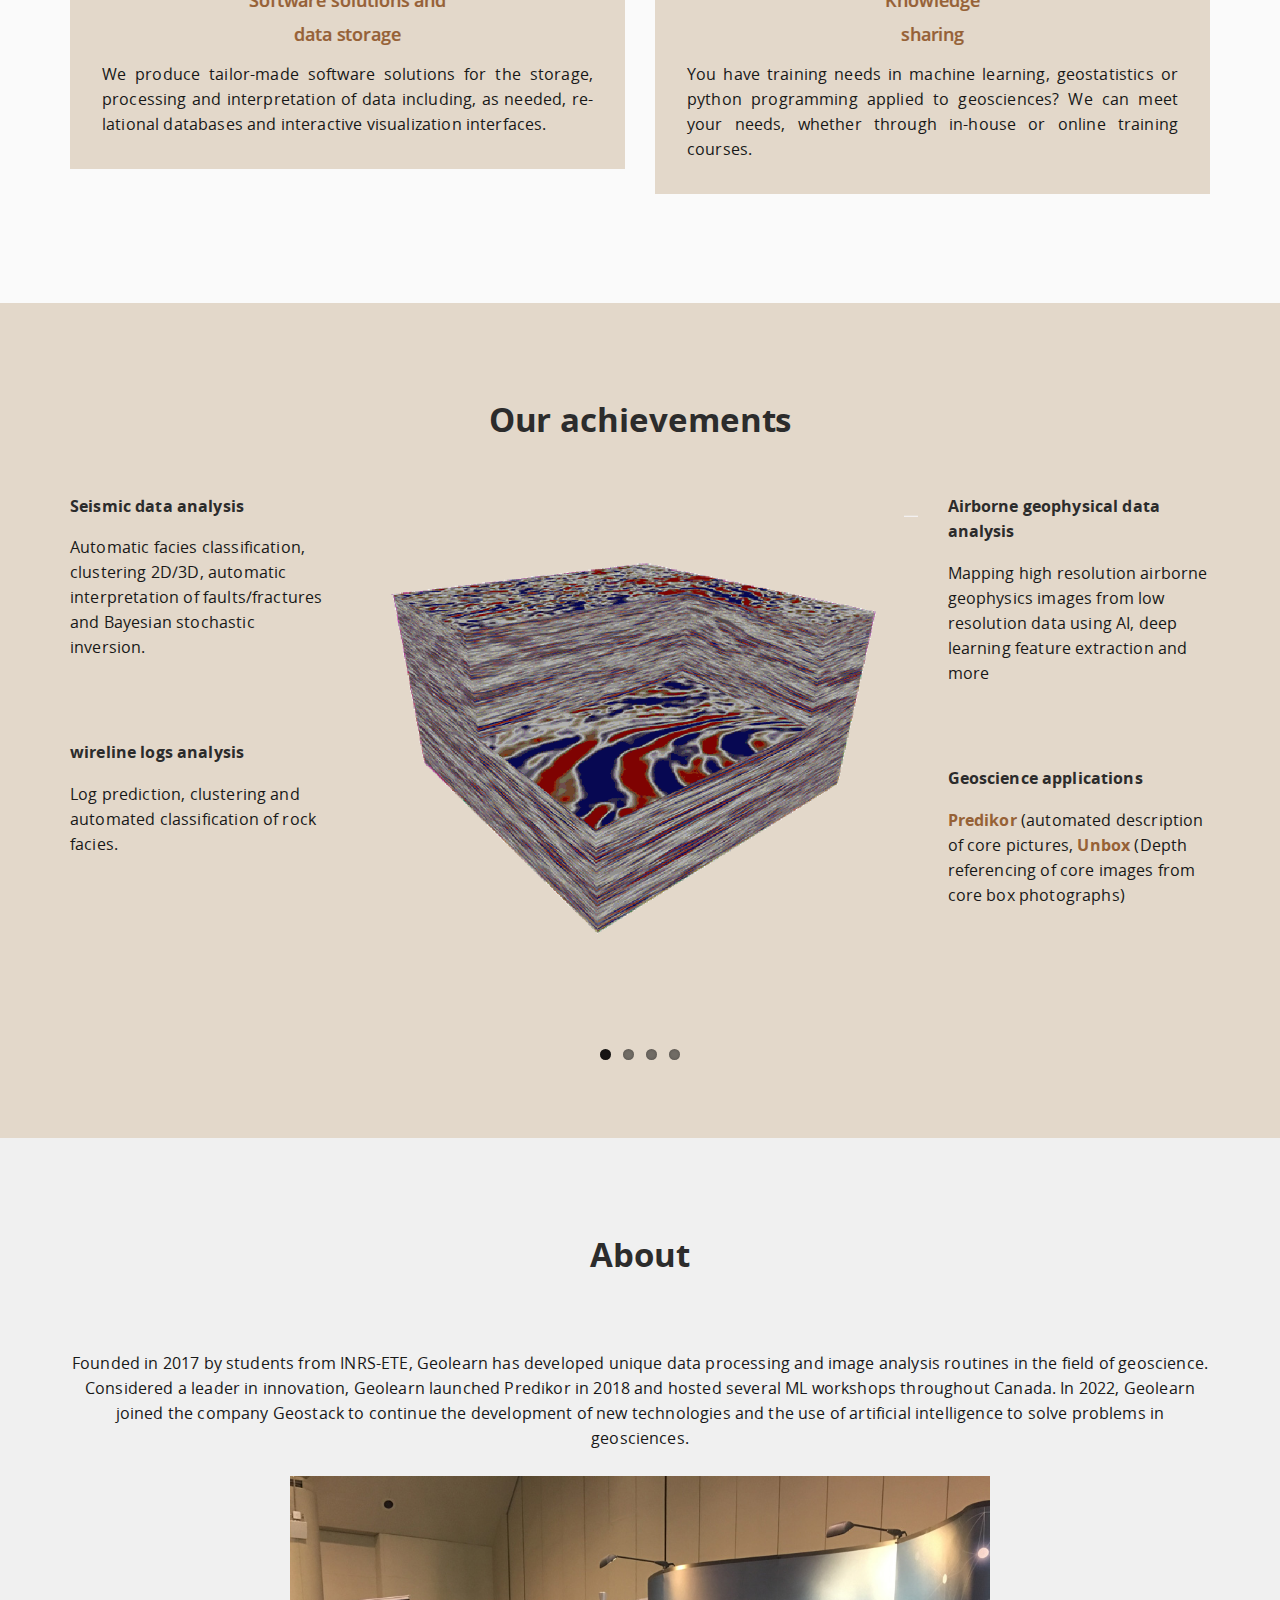
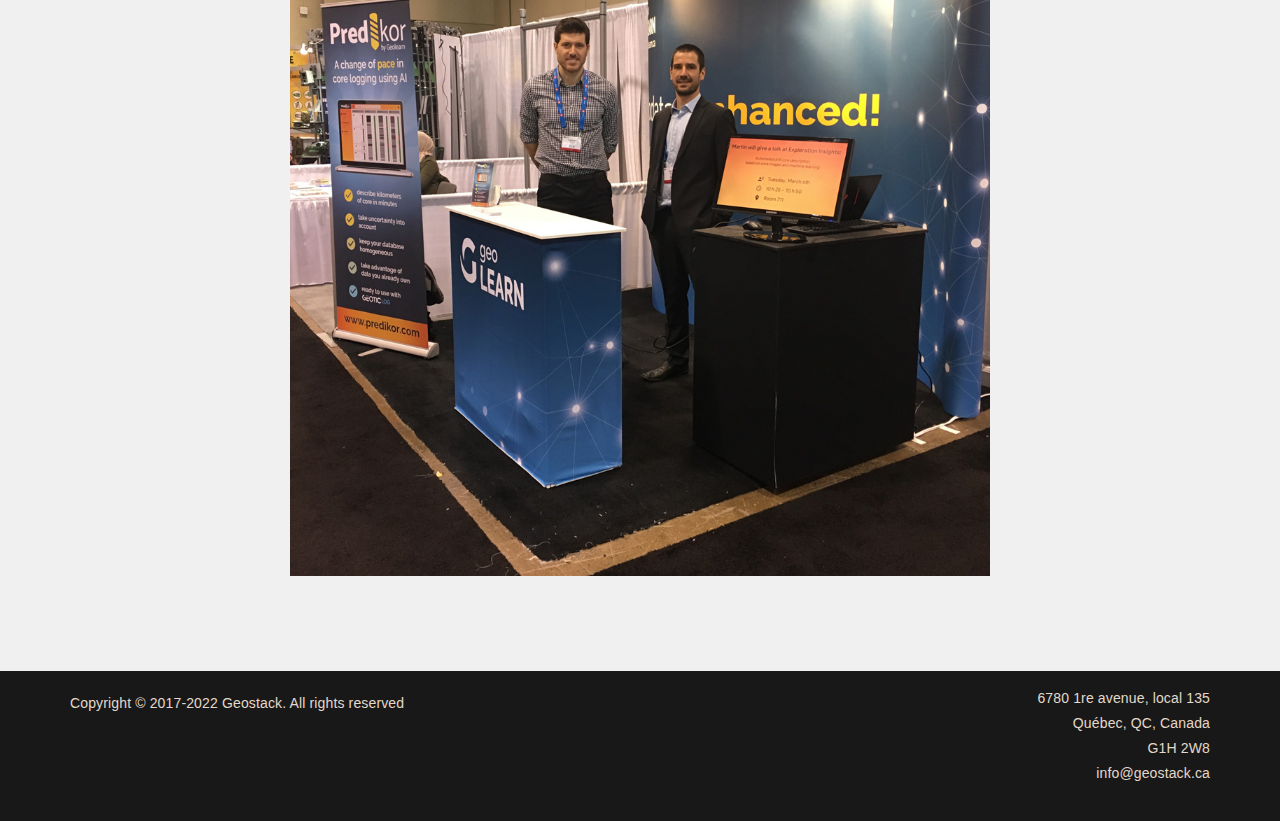
==== commit 8c43bd37: "Equalize box height" ====
--- a/index.html
+++ b/index.html
@@ -385,6 +385,8 @@
                                 &nbsp; &nbsp; &nbsp; &nbsp; &nbsp; &nbsp; &nbsp; &nbsp; &nbsp; &nbsp;
                                 &nbsp; &nbsp; &nbsp; &nbsp; &nbsp; &nbsp; &nbsp; &nbsp; &nbsp; &nbsp;
                                 &nbsp; &nbsp; &nbsp; &nbsp; &nbsp; &nbsp; &nbsp; &nbsp; &nbsp; &nbsp;
+                                &nbsp; &nbsp; &nbsp; &nbsp; &nbsp; &nbsp; &nbsp; &nbsp; &nbsp; &nbsp;
+                                &nbsp; &nbsp; &nbsp; &nbsp; &nbsp;
                               </span>
                           </p>
                       </div>
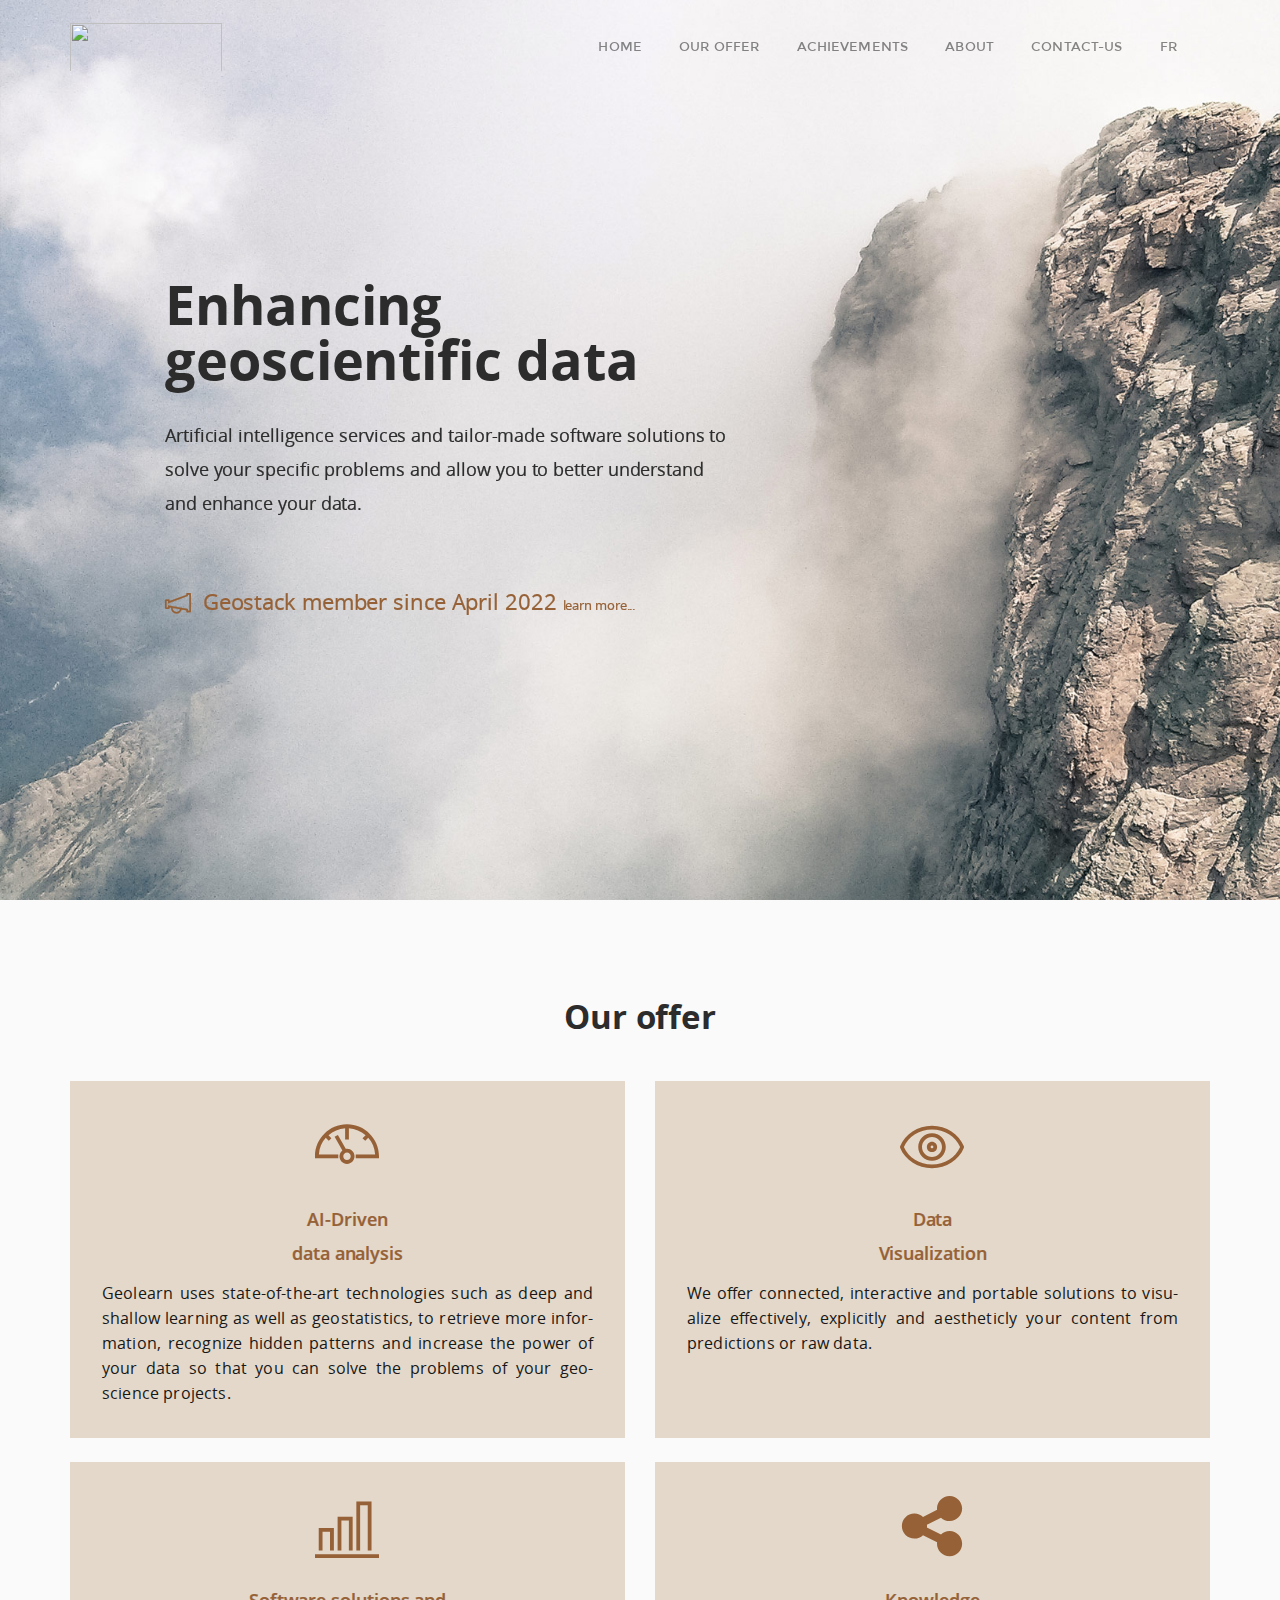
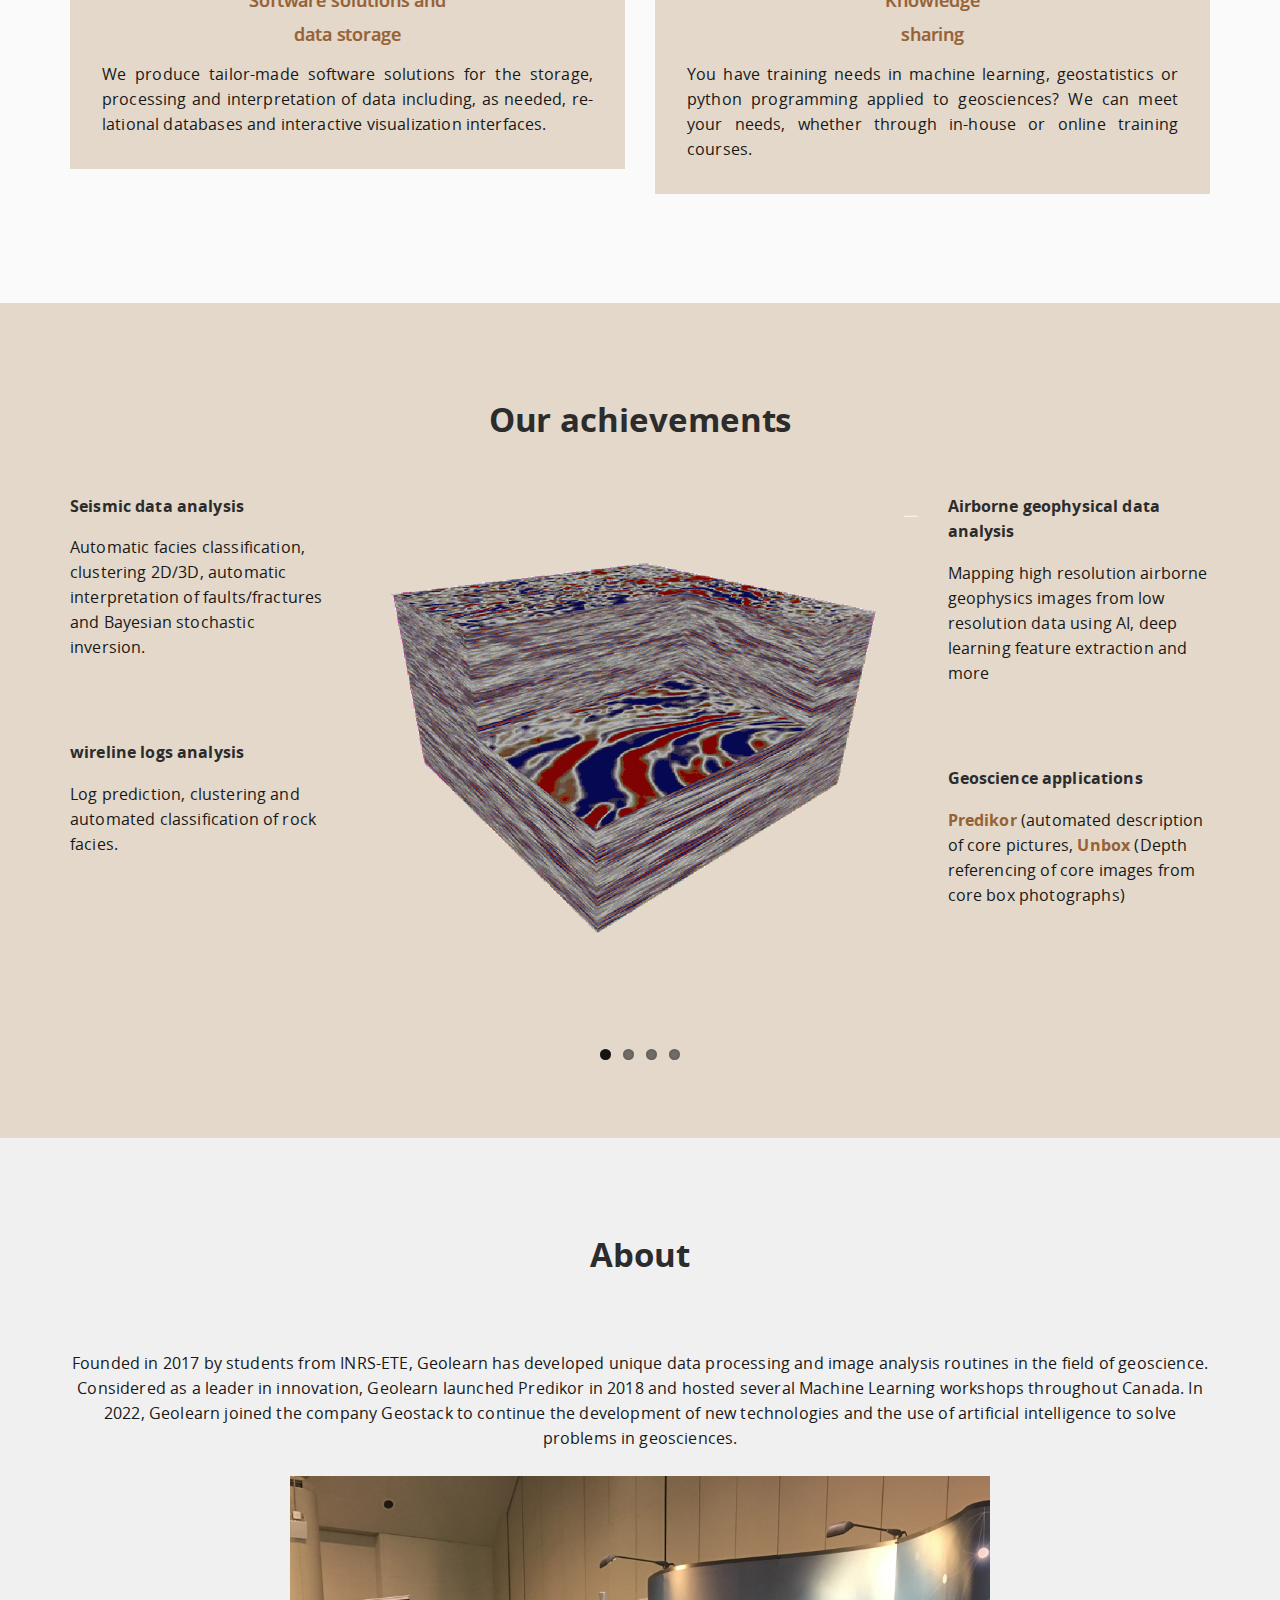
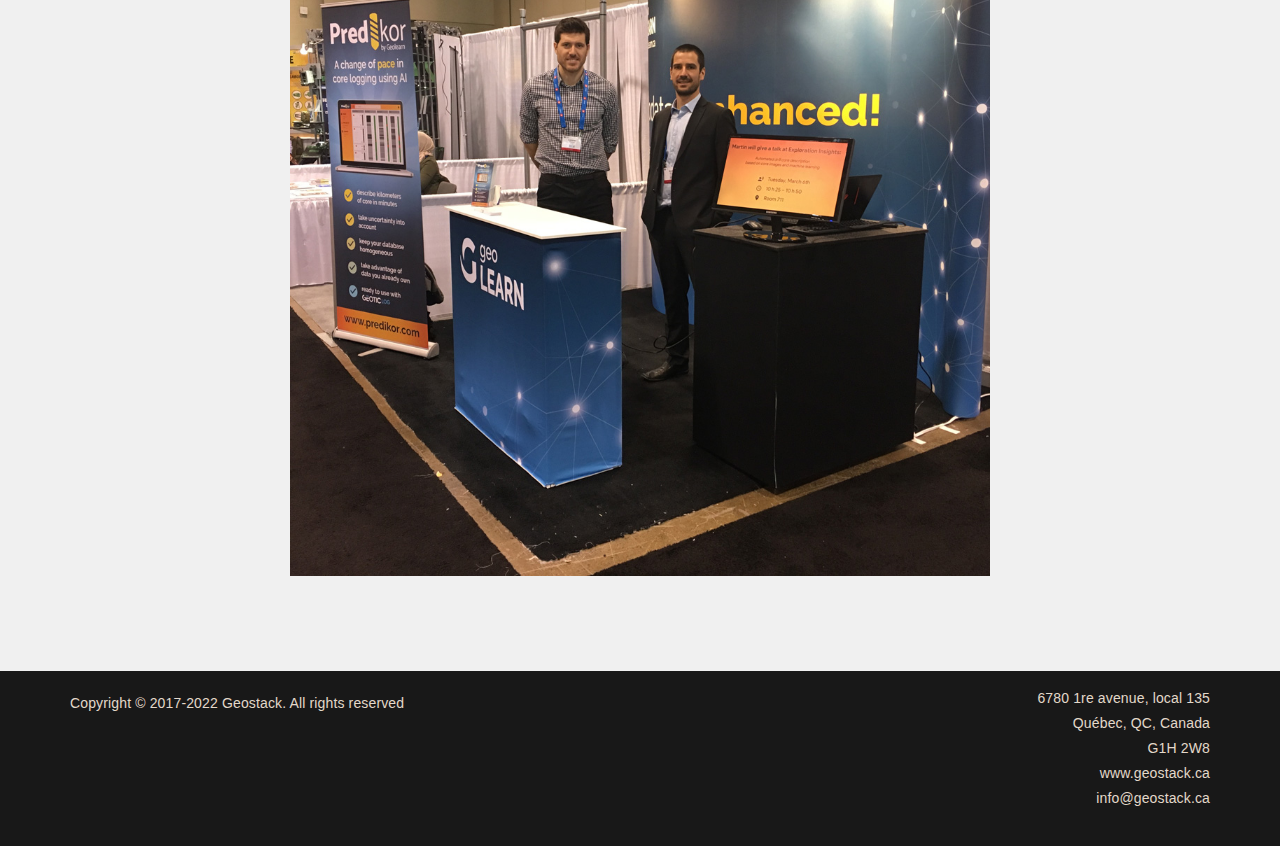
==== commit 7b343e3d: "corrections orthographes" ====
--- a/index.html
+++ b/index.html
@@ -371,7 +371,7 @@
                               <h4 class="offre">Data<br class="hidden-xs">Visualization</h4>
                           </div>
                           <p class="offre">
-                            We offer connected, interactive and portables
+                            We offer connected, interactive and portable
                             solutions to visualize effectively, explicitly
                             and aestheticly your content from predictions
                             or raw data.
@@ -524,8 +524,8 @@
               <p class="about">
                 Founded in 2017 by students from INRS-ETE, Geolearn
                 has developed unique data processing and image analysis routines
-                in the field of geoscience. Considered a leader in innovation,
-                Geolearn launched Predikor in 2018 and hosted several ML workshops
+                in the field of geoscience. Considered as a leader in innovation,
+                Geolearn launched Predikor in 2018 and hosted several Machine Learning workshops
                 throughout Canada. In 2022, Geolearn joined the company Geostack to
                 continue the development of new technologies and the use of
                 artificial intelligence to solve problems in geosciences.
@@ -551,6 +551,10 @@
                   6780 1re avenue, local 135<br class="hidden-sm" />
                   Québec, QC, Canada<br class="hidden-sm" />
                   G1H 2W8<br class="hidden-sm" />
+                  <a class="footer_text" href="www.geostack.ca">
+                     www.geostack.ca
+                  </a>
+                  <br>
                   <a class="footer_text" href="mailto:info@geostack.ca?subject=Solutions Geolearn">
                      info@geostack.ca
                   </a>
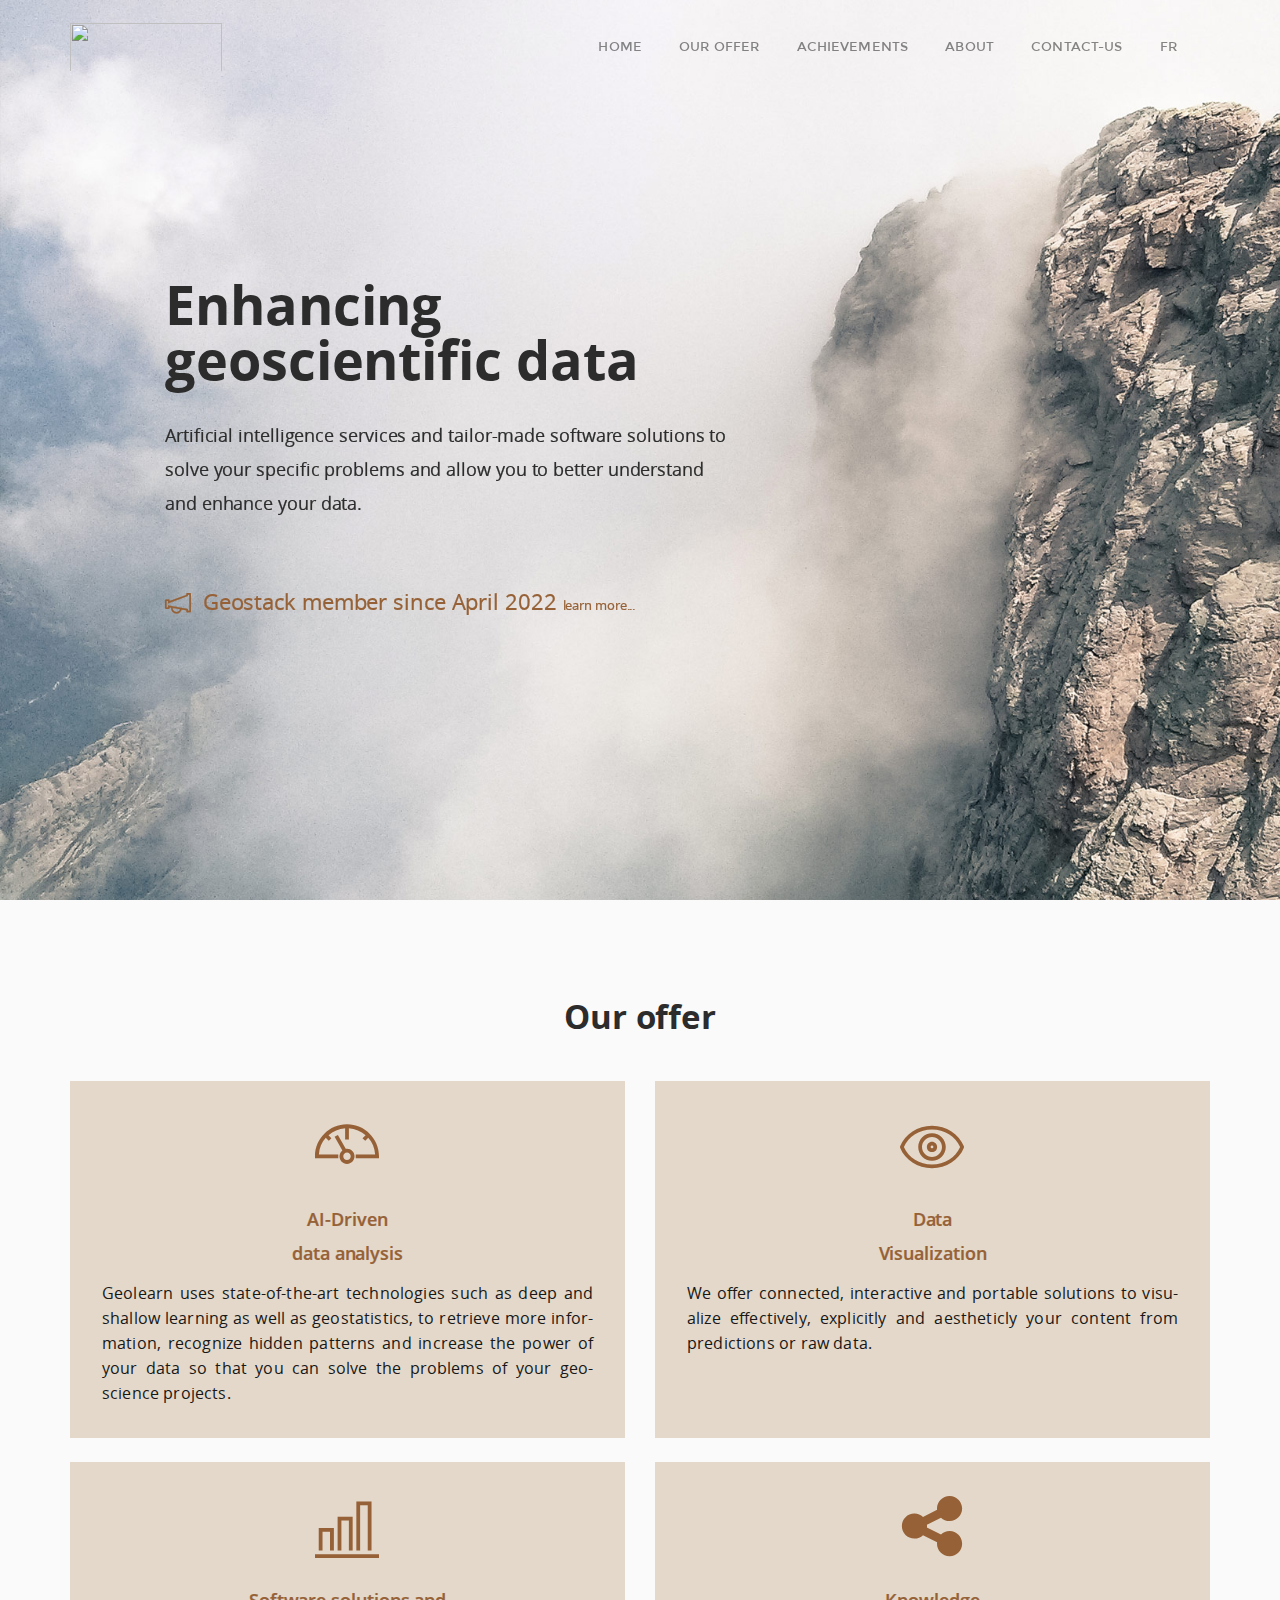
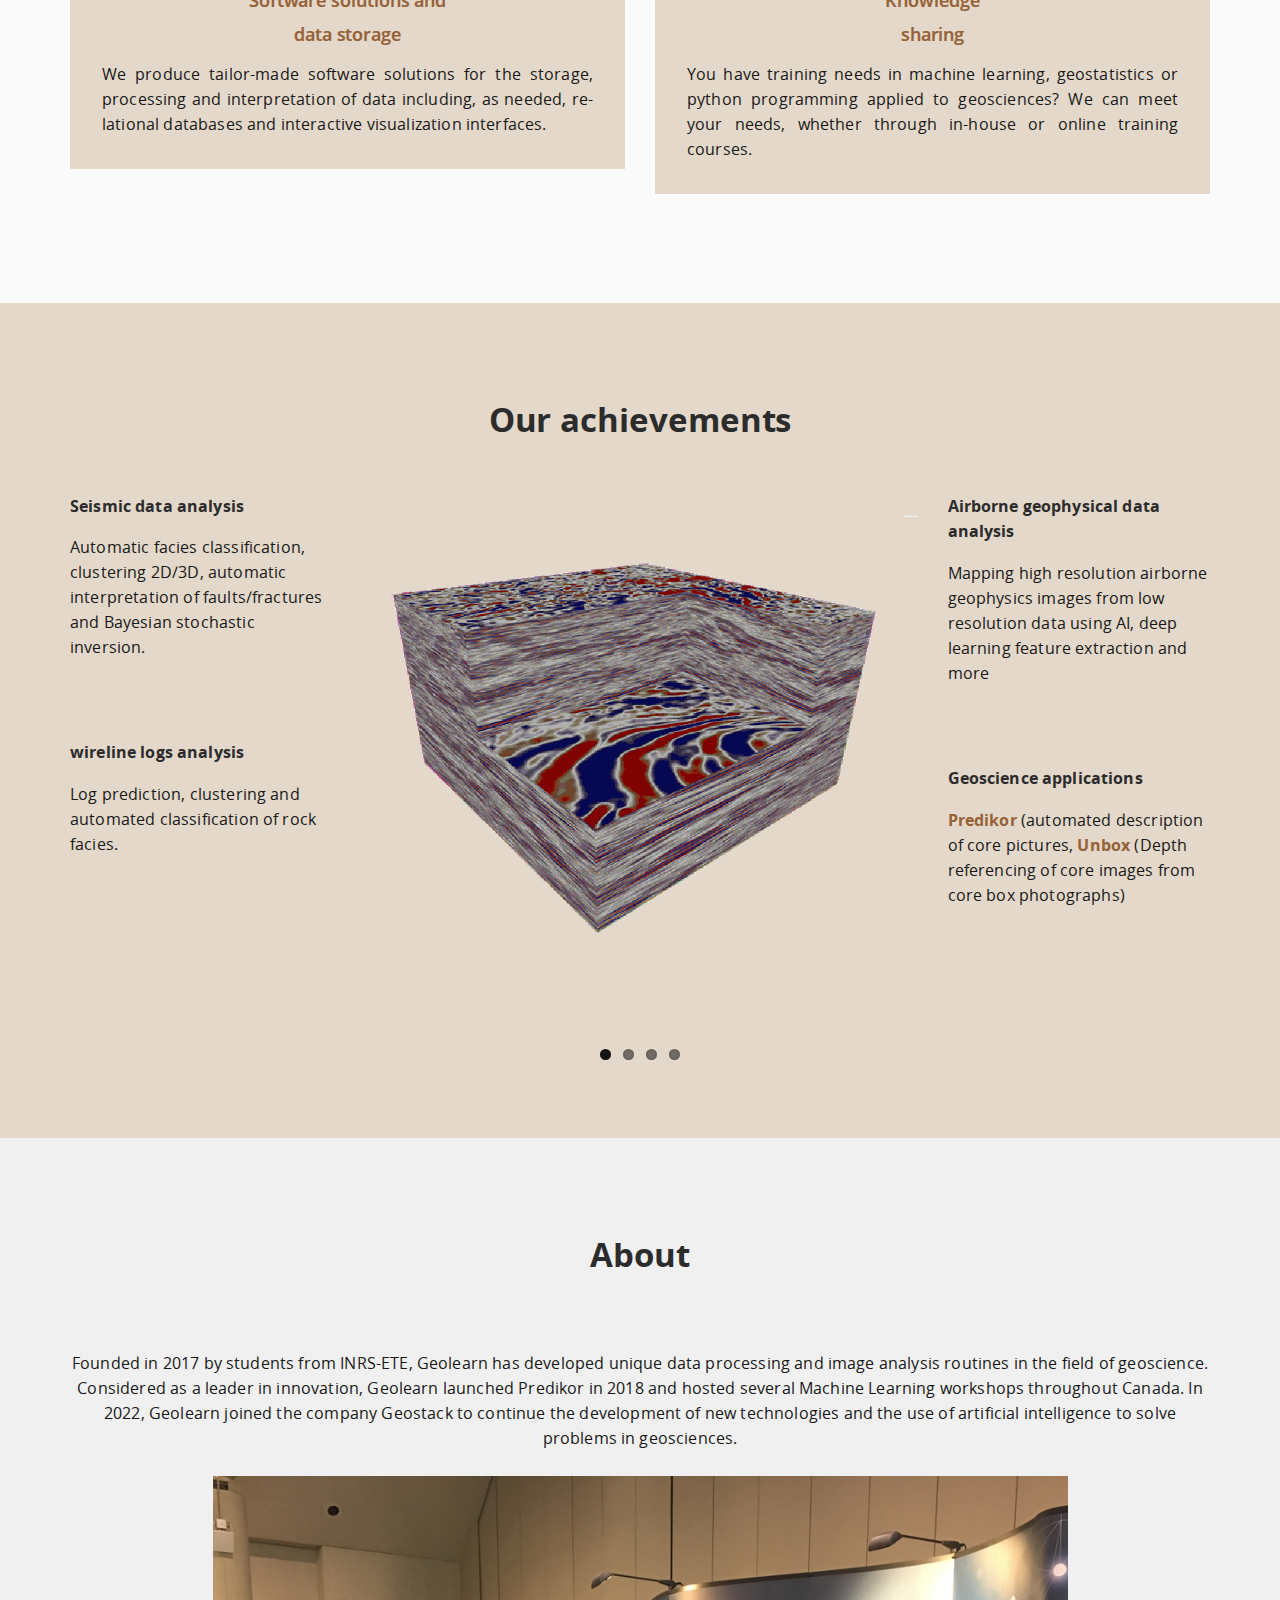
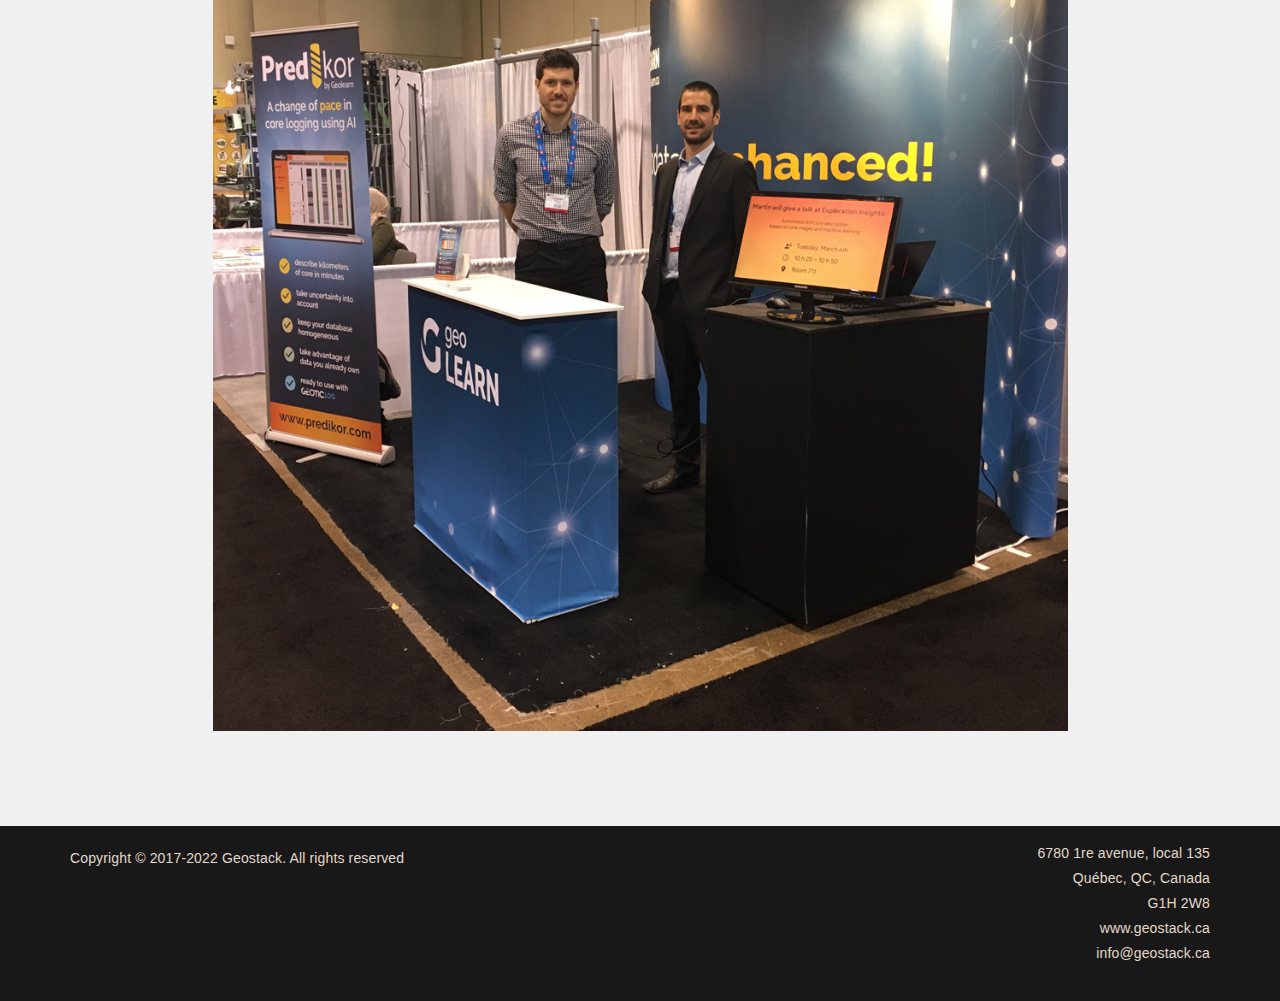
==== commit 5ec9f5b9: "make about image responsive" ====
--- a/index.html
+++ b/index.html
@@ -316,7 +316,7 @@
                             <h4 class="news" >
                               <i class="ti-announcement" style="vertical-align: middle; font-size: 1.2em; font-weight: 500;"></i>
                               &nbsp;Geostack member since April 2022
-                              <span class="news"><a href="https://www.geostack.ca/" class="news">learn more... </a></span>
+                              <span class="news"><a href="https://www.geostack.ca/en" class="news">learn more... </a></span>
                             </h4>
                           </div>
                         </div>
@@ -531,7 +531,8 @@
                 artificial intelligence to solve problems in geosciences.
                 <br>
                 <br>
-                <img class="center" src="assets/images/PDAC_4.JPG" alt="PDAC2018" width="700"></p>
+                <img class="image-responsive-width" src="assets/images/PDAC_4.JPG"
+                alt="PDAC2018" width="75%%"></p>
 
           </div>
 
@@ -551,7 +552,7 @@
                   6780 1re avenue, local 135<br class="hidden-sm" />
                   Québec, QC, Canada<br class="hidden-sm" />
                   G1H 2W8<br class="hidden-sm" />
-                  <a class="footer_text" href="www.geostack.ca">
+                  <a class="footer_text" <a href="https://www.geostack.ca/en">
                      www.geostack.ca
                   </a>
                   <br>
